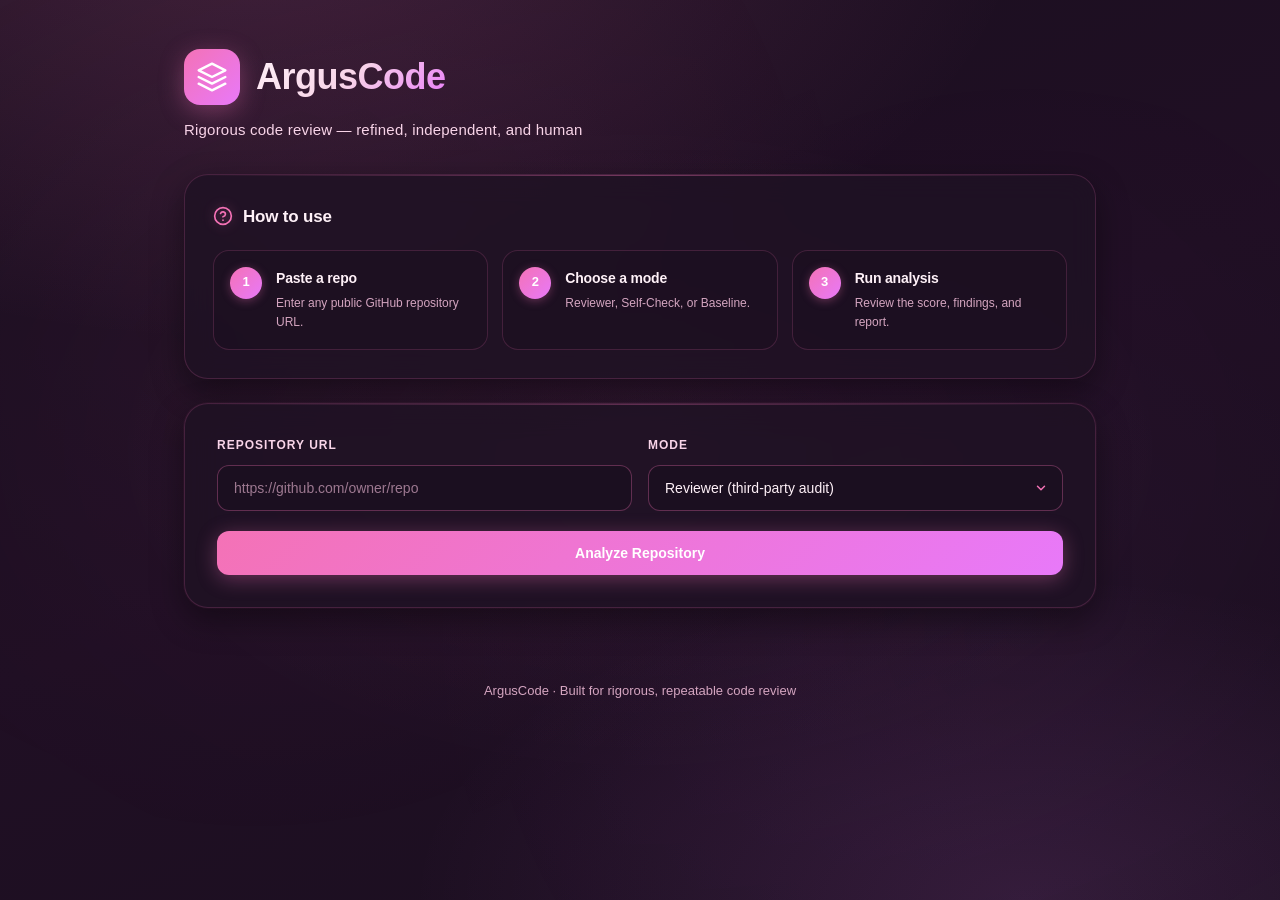
==== web/frontend/index.html @ a1694ebf "fix: remove TruthLens-inspired onboarding/slides and fix backend analyze route" ====
<!DOCTYPE html>
<html lang="en">
<head>
  <meta charset="UTF-8" />
  <meta name="viewport" content="width=device-width, initial-scale=1.0" />
  <title>ArgusCode — Agentic Code Review</title>
  <link rel="stylesheet" href="styles.css?v=3" />
</head>
<body>
  <div class="page-bg">
    <div class="container">
      <header class="app-header">
        <div class="logo">
          <div class="logo-icon" aria-hidden="true">
            <svg viewBox="0 0 24 24" width="32" height="32" fill="none" stroke="currentColor" stroke-width="1.8" stroke-linecap="round" stroke-linejoin="round">
              <path d="M12 2L2 7l10 5 10-5-10-5z" />
              <path d="M2 17l10 5 10-5" />
              <path d="M2 12l10 5 10-5" />
            </svg>
          </div>
          <h1>ArgusCode</h1>
        </div>
        <p class="subtitle">Rigorous code review — refined, independent, and human</p>
      </header>

      <main>
        <section class="instructions" aria-label="How to use">
          <h2>
            <svg viewBox="0 0 24 24" width="20" height="20" fill="none" stroke="currentColor" stroke-width="2" stroke-linecap="round" stroke-linejoin="round">
              <circle cx="12" cy="12" r="10" />
              <path d="M9.09 9a3 3 0 0 1 5.83 1c0 2-3 3-3 3" />
              <line x1="12" y1="17" x2="12.01" y2="17" />
            </svg>
            How to use
          </h2>
          <div class="steps">
            <div class="step">
              <div class="step-num">1</div>
              <div class="step-content">
                <div class="step-title">Paste a repo</div>
                <div class="step-desc">Enter any public GitHub repository URL.</div>
              </div>
            </div>
            <div class="step">
              <div class="step-num">2</div>
              <div class="step-content">
                <div class="step-title">Choose a mode</div>
                <div class="step-desc">Reviewer, Self-Check, or Baseline.</div>
              </div>
            </div>
            <div class="step">
              <div class="step-num">3</div>
              <div class="step-content">
                <div class="step-title">Run analysis</div>
                <div class="step-desc">Review the score, findings, and report.</div>
              </div>
            </div>
          </div>
        </section>

        <section class="panel input-panel">
          <form id="analyze-form" class="analyze-form" autocomplete="off">
            <div class="form-row">
              <label class="field">
                <span class="field-label">Repository URL</span>
                <input id="repo" type="text" placeholder="https://github.com/owner/repo" required />
              </label>
              <label class="field">
                <span class="field-label">Mode</span>
                <select id="mode">
                  <option value="reviewer">Reviewer (third-party audit)</option>
                  <option value="self_check">Self-Check (personal punch-list)</option>
                  <option value="baseline">Baseline (single-prompt rating)</option>
                </select>
              </label>
            </div>
            <button type="submit" id="submit-btn" class="btn-primary">
              <span class="btn-text">Analyze Repository</span>
              <span class="btn-loader" aria-hidden="true"></span>
            </button>
          </form>
        </section>

        <section id="loading" class="loading hidden" aria-live="polite"></section>

        <div id="error" class="error hidden" role="alert"></div>

        <section id="result" class="results hidden" aria-live="polite">
          <div class="score-bar">
            <div class="score-fill" id="score-fill"></div>
            <div class="score-text" id="score-text">0%</div>
          </div>

          <div class="result-header">
            <div class="mode-badge" id="mode-badge">reviewer</div>
            <span class="result-time" id="result-time" aria-label="Analysis completed"></span>
          </div>

          <div class="narrative" id="narrative"></div>

          <div class="dimensions" id="dimensions"></div>

          <div class="report" id="report"></div>
        </section>
      </main>

      <footer class="app-footer">
        <p>ArgusCode · Built for rigorous, repeatable code review</p>
      </footer>
    </div>
  </div>

  <script src="app.js"></script>
</body>
</html>
---- web/frontend/styles.css ----
* {
  box-sizing: border-box;
}

:root {
  --bg-base: #1a0f1f;
  --bg-panel: rgba(30, 18, 35, 0.8);
  --bg-elevated: rgba(40, 24, 48, 0.8);
  --border-subtle: rgba(244, 114, 182, 0.18);
  --border-medium: rgba(244, 114, 182, 0.32);
  --text-primary: #fff1f8;
  --text-secondary: #f8d4e8;
  --text-muted: #d4a5c0;
  --accent: #f472b6;
  --accent-hover: #ec4899;
  --accent-soft: rgba(244, 114, 182, 0.22);
  --accent-glow: rgba(244, 114, 182, 0.35);
  --secondary: #e879f9;
  --secondary-soft: rgba(232, 121, 249, 0.18);
  --success: #f9a8d4;
  --warning: #fbbf24;
  --danger: #fecdd3;
  --radius-sm: 12px;
  --radius-md: 16px;
  --radius-lg: 24px;
  --shadow-sm: 0 2px 4px rgba(0, 0, 0, 0.2);
  --shadow-md: 0 4px 12px rgba(0, 0, 0, 0.3);
  --shadow-lg: 0 12px 32px rgba(0, 0, 0, 0.4);
}

html {
  scroll-behavior: smooth;
}

body {
  margin: 0;
  font-family: -apple-system, BlinkMacSystemFont, "Segoe UI", Roboto, Helvetica, Arial, sans-serif;
  background: linear-gradient(160deg, #1a0f1f 0%, #200f24 50%, #1a0f1f 100%);
  color: var(--text-primary);
  line-height: 1.6;
  -webkit-font-smoothing: antialiased;
  -moz-osx-font-smoothing: grayscale;
}

.page-bg {
  min-height: 100vh;
  position: relative;
  background:
    radial-gradient(ellipse 100% 80% at 20% -10%, rgba(244, 114, 182, 0.18), transparent 60%),
    radial-gradient(ellipse 80% 60% at 80% 100%, rgba(232, 121, 249, 0.12), transparent 60%),
    radial-gradient(ellipse 60% 50% at 50% 50%, rgba(244, 114, 182, 0.04), transparent 70%);
}

.page-bg::before {
  content: "";
  position: fixed;
  inset: 0;
  background-image:
    radial-gradient(circle at 20% 30%, rgba(244, 114, 182, 0.08) 0%, transparent 50%),
    radial-gradient(circle at 80% 70%, rgba(232, 121, 249, 0.06) 0%, transparent 50%);
  pointer-events: none;
  mask-image: radial-gradient(ellipse 80% 70% at 50% 50%, black, transparent);
}

.container {
  max-width: 960px;
  margin: 0 auto;
  padding: 48px 24px 24px;
  position: relative;
  z-index: 1;
}

.app-header {
  margin-bottom: 32px;
  animation: fadeInDown 0.7s ease;
}

.logo {
  display: flex;
  align-items: center;
  gap: 16px;
  margin-bottom: 12px;
}

.logo-icon {
  display: flex;
  align-items: center;
  justify-content: center;
  width: 56px;
  height: 56px;
  background: linear-gradient(135deg, #f472b6, #e879f9);
  border-radius: var(--radius-md);
  color: white;
  box-shadow: 0 6px 24px var(--accent-glow);
  position: relative;
}

.logo-icon::after {
  content: "";
  position: absolute;
  inset: -2px;
  border-radius: inherit;
  background: linear-gradient(135deg, rgba(244, 114, 182, 0.4), rgba(232, 121, 249, 0.4));
  z-index: -1;
  opacity: 0;
  transition: opacity 0.3s ease;
}

.logo:hover .logo-icon::after {
  opacity: 1;
}

h1 {
  margin: 0;
  font-size: 36px;
  font-weight: 700;
  letter-spacing: -0.5px;
  background: linear-gradient(135deg, #fff1f8, #f8d4e8, #e879f9);
  -webkit-background-clip: text;
  -webkit-text-fill-color: transparent;
  background-clip: text;
}

.subtitle {
  margin: 0;
  color: var(--text-secondary);
  font-size: 15px;
  font-weight: 400;
  letter-spacing: 0.2px;
}

.input-panel {
  background: var(--bg-panel);
  backdrop-filter: blur(16px);
  -webkit-backdrop-filter: blur(16px);
  border: 1px solid var(--border-subtle);
  border-radius: var(--radius-lg);
  padding: 32px;
  margin-bottom: 20px;
  box-shadow: var(--shadow-lg), 0 0 0 1px rgba(244, 114, 182, 0.05);
  animation: fadeInUp 0.7s ease 0.1s both;
  position: relative;
  overflow: hidden;
}

.input-panel::before {
  content: "";
  position: absolute;
  top: 0;
  left: 0;
  right: 0;
  height: 1px;
  background: linear-gradient(90deg, transparent, rgba(244, 114, 182, 0.3), transparent);
}

.analyze-form {
  display: flex;
  flex-direction: column;
  gap: 20px;
}

.form-row {
  display: grid;
  grid-template-columns: 1fr;
  gap: 16px;
}

@media (min-width: 640px) {
  .form-row {
    grid-template-columns: 1fr 1fr;
  }
}

.field {
  display: flex;
  flex-direction: column;
  gap: 10px;
}

.field-label {
  display: block;
  font-size: 12px;
  font-weight: 600;
  color: var(--text-secondary);
  text-transform: uppercase;
  letter-spacing: 1px;
}

input,
select {
  width: 100%;
  padding: 14px 16px;
  background: rgba(26, 15, 31, 0.6);
  border: 1px solid var(--border-medium);
  border-radius: var(--radius-sm);
  color: var(--text-primary);
  font-size: 14px;
  font-family: inherit;
  transition: all 0.25s ease;
  outline: none;
}

input:hover,
select:hover {
  border-color: rgba(244, 114, 182, 0.55);
  box-shadow: 0 0 0 4px rgba(244, 114, 182, 0.05);
}

input:focus,
select:focus {
  border-color: var(--accent);
  box-shadow: 0 0 0 4px var(--accent-soft);
  background: rgba(26, 15, 31, 0.8);
}

input::placeholder {
  color: var(--text-muted);
  opacity: 0.7;
}

select {
  appearance: none;
  background-image: url("data:image/svg+xml,%3Csvg xmlns='http://www.w3.org/2000/svg' width='14' height='14' viewBox='0 0 24 24' fill='none' stroke='%23f472b6' stroke-width='2.5' stroke-linecap='round' stroke-linejoin='round'%3E%3Cpath d='m6 9 6 6 6-6'/%3E%3C/svg%3E");
  background-repeat: no-repeat;
  background-position: right 14px center;
  padding-right: 40px;
  cursor: pointer;
}

.btn-primary {
  justify-self: start;
  position: relative;
  display: inline-flex;
  align-items: center;
  justify-content: center;
  gap: 10px;
  padding: 14px 32px;
  background: linear-gradient(135deg, #f472b6, #e879f9);
  color: white;
  border: none;
  border-radius: var(--radius-sm);
  font-size: 14px;
  font-weight: 600;
  font-family: inherit;
  cursor: pointer;
  transition: all 0.3s ease;
  box-shadow: 0 4px 20px var(--accent-glow);
  overflow: hidden;
}

.btn-primary::before {
  content: "";
  position: absolute;
  inset: 0;
  background: linear-gradient(135deg, rgba(255, 255, 255, 0.2), transparent);
  opacity: 0;
  transition: opacity 0.3s ease;
}

.btn-primary:hover:not(:disabled) {
  transform: translateY(-2px);
  box-shadow: 0 8px 32px rgba(244, 114, 182, 0.5);
}

.btn-primary:hover:not(:disabled)::before {
  opacity: 1;
}

.btn-primary:active:not(:disabled) {
  transform: translateY(0);
}

.btn-primary:disabled {
  opacity: 0.75;
  cursor: not-allowed;
  transform: none;
}

.btn-loader {
  display: none;
  width: 18px;
  height: 18px;
  border: 2px solid rgba(255, 255, 255, 0.3);
  border-top-color: white;
  border-radius: 50%;
  animation: spin 0.7s linear infinite;
}

.btn-primary:disabled .btn-text {
  opacity: 0;
}

.btn-primary:disabled .btn-loader {
  display: block;
}

.hidden {
  display: none !important;
}

.loading {
  display: flex;
  align-items: center;
  justify-content: center;
  gap: 14px;
  color: var(--text-secondary);
  padding: 40px;
  animation: fadeIn 0.4s ease;
}

.loading-card {
  background: var(--bg-panel);
  border: 1px solid var(--border-subtle);
  border-radius: var(--radius-md);
  padding: 24px 32px;
  display: inline-flex;
  align-items: center;
  gap: 16px;
  box-shadow: var(--shadow-md);
}

.loading-spinner {
  width: 28px;
  height: 28px;
  border: 3px solid var(--border-medium);
  border-top-color: var(--accent);
  border-radius: 50%;
  animation: spin 0.7s linear infinite;
  flex-shrink: 0;
}

.loading-text {
  font-size: 14px;
  color: var(--text-secondary);
  line-height: 1.5;
}

.loading-subtext {
  font-size: 12px;
  color: var(--text-muted);
  margin-top: 2px;
}

.error {
  background: rgba(252, 165, 165, 0.12);
  border: 1px solid rgba(252, 165, 165, 0.3);
  color: #fecdd3;
  padding: 18px;
  border-radius: var(--radius-md);
  margin-bottom: 20px;
  animation: fadeInUp 0.4s ease;
  font-size: 14px;
  line-height: 1.7;
  backdrop-filter: blur(8px);
  display: flex;
  align-items: flex-start;
  gap: 12px;
}

.error-icon {
  font-size: 20px;
  line-height: 1;
  flex-shrink: 0;
  margin-top: 1px;
}

.error-content {
  flex: 1;
}

.error-title {
  font-weight: 700;
  font-size: 13px;
  text-transform: uppercase;
  letter-spacing: 0.6px;
  margin-bottom: 4px;
  color: #fecdd3;
}

.error-message {
  font-size: 13px;
  color: #fecdd3;
  opacity: 0.9;
}

.results {
  animation: fadeInUp 0.6s ease;
}

.score-bar {
  position: relative;
  height: 56px;
  background: var(--bg-elevated);
  border: 1px solid var(--border-subtle);
  border-radius: var(--radius-md);
  overflow: hidden;
  margin-bottom: 20px;
  box-shadow: var(--shadow-md), inset 0 1px 0 rgba(255, 255, 255, 0.05);
}

.score-fill {
  position: absolute;
  inset: 0 auto 0 0;
  width: 0%;
  transition: width 1s cubic-bezier(0.4, 0, 0.2, 1);
  background: linear-gradient(90deg, #f472b6, #e879f9);
}

.score-fill.score-high {
  background: linear-gradient(90deg, #f9a8d4, #f472b6);
}

.score-fill.score-mid {
  background: linear-gradient(90deg, #fbbf24, #f59e0b);
}

.score-fill.score-low {
  background: linear-gradient(90deg, #fecdd3, #fda4af);
}

.score-text {
  position: relative;
  display: flex;
  align-items: center;
  justify-content: center;
  height: 100%;
  font-weight: 700;
  font-size: 22px;
  color: var(--text-primary);
  text-shadow: 0 2px 4px rgba(0, 0, 0, 0.3);
  letter-spacing: -0.5px;
}

.result-header {
  display: flex;
  align-items: center;
  justify-content: space-between;
  margin-bottom: 20px;
  flex-wrap: wrap;
  gap: 12px;
}

.mode-badge {
  display: inline-flex;
  align-items: center;
  padding: 8px 16px;
  border-radius: 999px;
  font-size: 12px;
  font-weight: 600;
  text-transform: uppercase;
  letter-spacing: 0.8px;
  border: 1px solid var(--border-medium);
  background: rgba(244, 114, 182, 0.1);
  color: var(--text-secondary);
}

.mode-badge[data-mode="reviewer"] {
  background: rgba(244, 114, 182, 0.18);
  border-color: rgba(244, 114, 182, 0.4);
  color: #fbcfe8;
}

.mode-badge[data-mode="self_check"] {
  background: rgba(232, 121, 249, 0.18);
  border-color: rgba(232, 121, 249, 0.4);
  color: #f5d0fe;
}

.mode-badge[data-mode="baseline"] {
  background: rgba(251, 191, 36, 0.18);
  border-color: rgba(251, 191, 36, 0.4);
  color: #fde68a;
}

.result-time {
  font-size: 12px;
  color: var(--text-muted);
  font-weight: 500;
}

.narrative {
  background: var(--bg-panel);
  backdrop-filter: blur(10px);
  -webkit-backdrop-filter: blur(10px);
  border: 1px solid var(--border-subtle);
  border-radius: var(--radius-md);
  padding: 22px;
  margin-bottom: 24px;
  color: var(--text-secondary);
  font-size: 15px;
  line-height: 1.8;
  box-shadow: var(--shadow-sm);
}

.dimensions {
  display: grid;
  grid-template-columns: 1fr;
  gap: 14px;
  margin-bottom: 24px;
}

@media (min-width: 640px) {
  .dimensions {
    grid-template-columns: 1fr 1fr;
  }
}

.dim-card {
  background: var(--bg-panel);
  backdrop-filter: blur(10px);
  -webkit-backdrop-filter: blur(10px);
  border: 1px solid var(--border-subtle);
  border-radius: var(--radius-md);
  padding: 20px;
  transition: all 0.3s ease;
  box-shadow: var(--shadow-sm);
}

.dim-card:hover {
  border-color: var(--border-medium);
  box-shadow: var(--shadow-md), 0 0 0 1px rgba(244, 114, 182, 0.1);
  transform: translateY(-2px);
}

.dim-header {
  display: flex;
  justify-content: space-between;
  align-items: center;
  margin-bottom: 12px;
}

.dim-title {
  font-weight: 600;
  font-size: 14px;
  color: var(--text-primary);
}

.dim-score {
  font-size: 13px;
  font-weight: 700;
  color: var(--text-secondary);
  padding: 4px 12px;
  background: rgba(244, 114, 182, 0.1);
  border-radius: 10px;
  border: 1px solid rgba(244, 114, 182, 0.15);
}

.dim-score.score-high {
  color: #fbcfe8;
  background: rgba(244, 114, 182, 0.18);
  border-color: rgba(244, 114, 182, 0.3);
}

.dim-score.score-mid {
  color: #fde68a;
  background: rgba(251, 191, 36, 0.15);
  border-color: rgba(251, 191, 36, 0.3);
}

.dim-score.score-low {
  color: #fecdd3;
  background: rgba(252, 165, 165, 0.15);
  border-color: rgba(252, 165, 165, 0.3);
}

.findings {
  margin: 0;
  padding-left: 22px;
  color: var(--text-secondary);
  font-size: 13px;
  line-height: 1.8;
}

.findings li {
  margin-bottom: 6px;
}

.findings strong {
  font-weight: 700;
  font-size: 10px;
  letter-spacing: 0.8px;
  padding: 3px 8px;
  border-radius: 6px;
  margin-right: 8px;
  text-transform: uppercase;
}

.findings strong.pass {
  color: #fbcfe8;
  background: rgba(244, 114, 182, 0.15);
}

.findings strong.fail {
  color: #fecdd3;
  background: rgba(252, 165, 165, 0.15);
}

.report {
  background: var(--bg-panel);
  backdrop-filter: blur(10px);
  -webkit-backdrop-filter: blur(10px);
  border: 1px solid var(--border-subtle);
  border-radius: var(--radius-md);
  padding: 22px;
  overflow: auto;
  max-height: 600px;
  box-shadow: var(--shadow-sm);
}

.report pre {
  margin: 0;
  font-family: "SF Mono", ui-monospace, SFMono-Regular, Menlo, Monaco, Consolas, monospace;
  font-size: 12px;
  line-height: 1.8;
  color: var(--text-secondary);
}

.app-footer {
  text-align: center;
  padding: 40px 0 20px;
  color: var(--text-muted);
  font-size: 13px;
  animation: fadeIn 0.7s ease 0.3s both;
}

.instructions {
  background: var(--bg-panel);
  backdrop-filter: blur(14px);
  -webkit-backdrop-filter: blur(14px);
  border: 1px solid var(--border-subtle);
  border-radius: var(--radius-lg);
  padding: 28px;
  margin-bottom: 24px;
  box-shadow: var(--shadow-lg);
  animation: fadeInUp 0.7s ease 0.15s both;
  position: relative;
  overflow: hidden;
}

.instructions::before {
  content: "";
  position: absolute;
  top: 0;
  left: 0;
  right: 0;
  height: 1px;
  background: linear-gradient(90deg, transparent, rgba(244, 114, 182, 0.4), transparent);
}

.instructions h2 {
  margin: 0 0 20px;
  font-size: 17px;
  font-weight: 600;
  color: var(--text-primary);
  display: flex;
  align-items: center;
  gap: 10px;
  letter-spacing: -0.2px;
}

.instructions h2 svg {
  color: var(--accent);
  filter: drop-shadow(0 0 6px var(--accent-glow));
}

.steps {
  display: grid;
  grid-template-columns: 1fr;
  gap: 14px;
}

@media (min-width: 640px) {
  .steps {
    grid-template-columns: 1fr 1fr 1fr;
  }
}

.step {
  display: flex;
  align-items: flex-start;
  gap: 14px;
  padding: 16px;
  background: rgba(26, 15, 31, 0.5);
  border: 1px solid var(--border-subtle);
  border-radius: var(--radius-md);
  transition: all 0.3s ease;
}

.step:hover {
  border-color: var(--border-medium);
  background: rgba(26, 15, 31, 0.7);
  transform: translateY(-1px);
}

.step-num {
  display: flex;
  align-items: center;
  justify-content: center;
  min-width: 32px;
  height: 32px;
  background: linear-gradient(135deg, #f472b6, #e879f9);
  color: white;
  border-radius: 50%;
  font-size: 13px;
  font-weight: 700;
  box-shadow: 0 2px 10px var(--accent-glow);
  flex-shrink: 0;
}

.step-content {
  flex: 1;
}

.step-title {
  font-size: 14px;
  font-weight: 600;
  color: var(--text-primary);
  margin-bottom: 5px;
  letter-spacing: -0.2px;
}

.step-desc {
  font-size: 12px;
  color: var(--text-muted);
  line-height: 1.6;
}

@keyframes fadeIn {
  from { opacity: 0; }
  to { opacity: 1; }
}

@keyframes fadeInUp {
  from {
    opacity: 0;
    transform: translateY(16px);
  }
  to {
    opacity: 1;
    transform: translateY(0);
  }
}

@keyframes fadeInDown {
  from {
    opacity: 0;
    transform: translateY(-16px);
  }
  to {
    opacity: 1;
    transform: translateY(0);
  }
}

@keyframes spin {
  to { transform: rotate(360deg); }
}

@media (prefers-reduced-motion: reduce) {
  *,
  *::before,
  *::after {
    animation-duration: 0.01ms !important;
    animation-iteration-count: 1 !important;
    transition-duration: 0.01ms !important;
  }
}
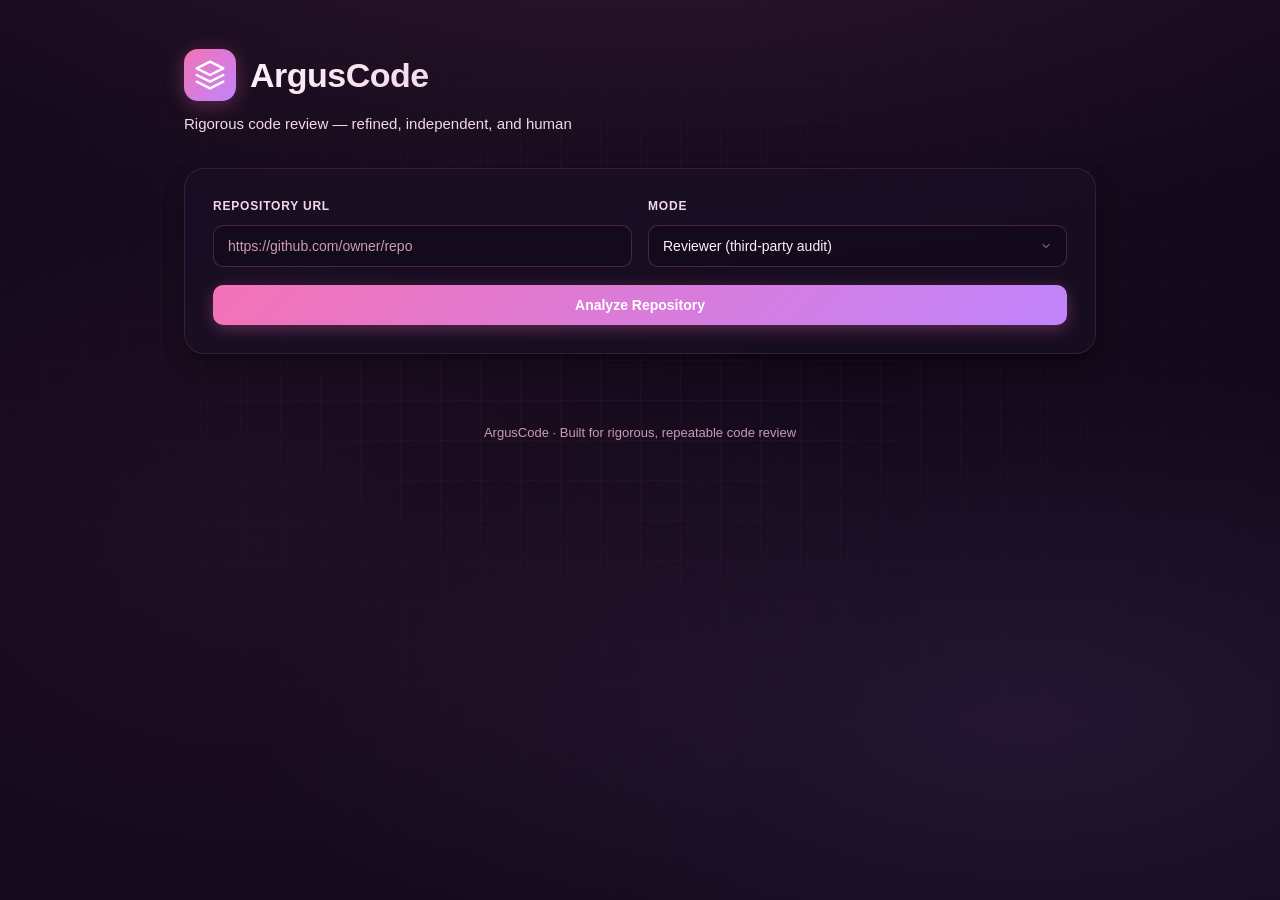
==== commit a632bc01: "feat(frontend): soft elegant branding with refined icon and messaging" ====
--- a/web/frontend/index.html
+++ b/web/frontend/index.html
@@ -4,7 +4,7 @@
   <meta charset="UTF-8" />
   <meta name="viewport" content="width=device-width, initial-scale=1.0" />
   <title>ArgusCode — Agentic Code Review</title>
-  <link rel="stylesheet" href="styles.css?v=3" />
+  <link rel="stylesheet" href="styles.css" />
 </head>
 <body>
   <div class="page-bg">
@@ -24,40 +24,6 @@
       </header>
 
       <main>
-        <section class="instructions" aria-label="How to use">
-          <h2>
-            <svg viewBox="0 0 24 24" width="20" height="20" fill="none" stroke="currentColor" stroke-width="2" stroke-linecap="round" stroke-linejoin="round">
-              <circle cx="12" cy="12" r="10" />
-              <path d="M9.09 9a3 3 0 0 1 5.83 1c0 2-3 3-3 3" />
-              <line x1="12" y1="17" x2="12.01" y2="17" />
-            </svg>
-            How to use
-          </h2>
-          <div class="steps">
-            <div class="step">
-              <div class="step-num">1</div>
-              <div class="step-content">
-                <div class="step-title">Paste a repo</div>
-                <div class="step-desc">Enter any public GitHub repository URL.</div>
-              </div>
-            </div>
-            <div class="step">
-              <div class="step-num">2</div>
-              <div class="step-content">
-                <div class="step-title">Choose a mode</div>
-                <div class="step-desc">Reviewer, Self-Check, or Baseline.</div>
-              </div>
-            </div>
-            <div class="step">
-              <div class="step-num">3</div>
-              <div class="step-content">
-                <div class="step-title">Run analysis</div>
-                <div class="step-desc">Review the score, findings, and report.</div>
-              </div>
-            </div>
-          </div>
-        </section>
-
         <section class="panel input-panel">
           <form id="analyze-form" class="analyze-form" autocomplete="off">
             <div class="form-row">
@@ -81,7 +47,10 @@
           </form>
         </section>
 
-        <section id="loading" class="loading hidden" aria-live="polite"></section>
+        <section id="loading" class="loading hidden" aria-live="polite">
+          <div class="loading-spinner" aria-hidden="true"></div>
+          <span>Analyzing… this can take a minute.</span>
+        </section>
 
         <div id="error" class="error hidden" role="alert"></div>
 
--- a/web/frontend/styles.css
+++ b/web/frontend/styles.css
@@ -3,29 +3,29 @@
 }
 
 :root {
-  --bg-base: #1a0f1f;
-  --bg-panel: rgba(30, 18, 35, 0.8);
-  --bg-elevated: rgba(40, 24, 48, 0.8);
-  --border-subtle: rgba(244, 114, 182, 0.18);
-  --border-medium: rgba(244, 114, 182, 0.32);
+  --bg-base: #12091a;
+  --bg-panel: #1a0f24;
+  --bg-elevated: #1f142b;
+  --border-subtle: rgba(244, 114, 182, 0.15);
+  --border-medium: rgba(244, 114, 182, 0.25);
   --text-primary: #fff1f8;
-  --text-secondary: #f8d4e8;
-  --text-muted: #d4a5c0;
+  --text-secondary: #f3d9e8;
+  --text-muted: #c99bb5;
   --accent: #f472b6;
   --accent-hover: #ec4899;
-  --accent-soft: rgba(244, 114, 182, 0.22);
-  --accent-glow: rgba(244, 114, 182, 0.35);
-  --secondary: #e879f9;
-  --secondary-soft: rgba(232, 121, 249, 0.18);
-  --success: #f9a8d4;
+  --accent-soft: rgba(244, 114, 182, 0.18);
+  --accent-glow: rgba(244, 114, 182, 0.3);
+  --secondary: #c084fc;
+  --secondary-soft: rgba(192, 132, 252, 0.15);
+  --success: #34d399;
   --warning: #fbbf24;
-  --danger: #fecdd3;
-  --radius-sm: 12px;
-  --radius-md: 16px;
-  --radius-lg: 24px;
-  --shadow-sm: 0 2px 4px rgba(0, 0, 0, 0.2);
-  --shadow-md: 0 4px 12px rgba(0, 0, 0, 0.3);
-  --shadow-lg: 0 12px 32px rgba(0, 0, 0, 0.4);
+  --danger: #fca5a5;
+  --radius-sm: 10px;
+  --radius-md: 14px;
+  --radius-lg: 20px;
+  --shadow-sm: 0 1px 2px rgba(0, 0, 0, 0.3);
+  --shadow-md: 0 4px 6px -1px rgba(0, 0, 0, 0.3), 0 2px 4px -2px rgba(0, 0, 0, 0.2);
+  --shadow-lg: 0 10px 25px -5px rgba(0, 0, 0, 0.4), 0 8px 10px -6px rgba(0, 0, 0, 0.3);
 }
 
 html {
@@ -35,7 +35,7 @@
 body {
   margin: 0;
   font-family: -apple-system, BlinkMacSystemFont, "Segoe UI", Roboto, Helvetica, Arial, sans-serif;
-  background: linear-gradient(160deg, #1a0f1f 0%, #200f24 50%, #1a0f1f 100%);
+  background: var(--bg-base);
   color: var(--text-primary);
   line-height: 1.6;
   -webkit-font-smoothing: antialiased;
@@ -44,11 +44,12 @@
 
 .page-bg {
   min-height: 100vh;
+  background:
+    radial-gradient(ellipse 80% 50% at 50% -20%, rgba(244, 114, 182, 0.14), transparent),
+    radial-gradient(ellipse 60% 40% at 80% 80%, rgba(192, 132, 252, 0.1), transparent),
+    radial-gradient(ellipse 50% 50% at 20% 60%, rgba(244, 114, 182, 0.06), transparent),
+    var(--bg-base);
   position: relative;
-  background:
-    radial-gradient(ellipse 100% 80% at 20% -10%, rgba(244, 114, 182, 0.18), transparent 60%),
-    radial-gradient(ellipse 80% 60% at 80% 100%, rgba(232, 121, 249, 0.12), transparent 60%),
-    radial-gradient(ellipse 60% 50% at 50% 50%, rgba(244, 114, 182, 0.04), transparent 70%);
 }
 
 .page-bg::before {
@@ -56,10 +57,11 @@
   position: fixed;
   inset: 0;
   background-image:
-    radial-gradient(circle at 20% 30%, rgba(244, 114, 182, 0.08) 0%, transparent 50%),
-    radial-gradient(circle at 80% 70%, rgba(232, 121, 249, 0.06) 0%, transparent 50%);
+    linear-gradient(rgba(244, 114, 182, 0.05) 1px, transparent 1px),
+    linear-gradient(90deg, rgba(244, 114, 182, 0.05) 1px, transparent 1px);
+  background-size: 40px 40px;
   pointer-events: none;
-  mask-image: radial-gradient(ellipse 80% 70% at 50% 50%, black, transparent);
+  mask-image: radial-gradient(ellipse 80% 60% at 50% 40%, black, transparent);
 }
 
 .container {
@@ -72,50 +74,34 @@
 
 .app-header {
   margin-bottom: 32px;
-  animation: fadeInDown 0.7s ease;
+  animation: fadeInDown 0.6s ease;
 }
 
 .logo {
   display: flex;
   align-items: center;
-  gap: 16px;
-  margin-bottom: 12px;
+  gap: 14px;
+  margin-bottom: 10px;
 }
 
 .logo-icon {
   display: flex;
   align-items: center;
   justify-content: center;
-  width: 56px;
-  height: 56px;
-  background: linear-gradient(135deg, #f472b6, #e879f9);
+  width: 52px;
+  height: 52px;
+  background: linear-gradient(135deg, var(--accent), var(--secondary));
   border-radius: var(--radius-md);
   color: white;
-  box-shadow: 0 6px 24px var(--accent-glow);
-  position: relative;
-}
-
-.logo-icon::after {
-  content: "";
-  position: absolute;
-  inset: -2px;
-  border-radius: inherit;
-  background: linear-gradient(135deg, rgba(244, 114, 182, 0.4), rgba(232, 121, 249, 0.4));
-  z-index: -1;
-  opacity: 0;
-  transition: opacity 0.3s ease;
-}
-
-.logo:hover .logo-icon::after {
-  opacity: 1;
+  box-shadow: 0 4px 20px var(--accent-glow);
 }
 
 h1 {
   margin: 0;
-  font-size: 36px;
+  font-size: 34px;
   font-weight: 700;
   letter-spacing: -0.5px;
-  background: linear-gradient(135deg, #fff1f8, #f8d4e8, #e879f9);
+  background: linear-gradient(135deg, #fff1f8, #f3d9e8);
   -webkit-background-clip: text;
   -webkit-text-fill-color: transparent;
   background-clip: text;
@@ -126,37 +112,24 @@
   color: var(--text-secondary);
   font-size: 15px;
   font-weight: 400;
-  letter-spacing: 0.2px;
 }
 
 .input-panel {
-  background: var(--bg-panel);
-  backdrop-filter: blur(16px);
-  -webkit-backdrop-filter: blur(16px);
+  background: rgba(26, 15, 36, 0.75);
+  backdrop-filter: blur(12px);
+  -webkit-backdrop-filter: blur(12px);
   border: 1px solid var(--border-subtle);
   border-radius: var(--radius-lg);
-  padding: 32px;
+  padding: 28px;
   margin-bottom: 20px;
-  box-shadow: var(--shadow-lg), 0 0 0 1px rgba(244, 114, 182, 0.05);
-  animation: fadeInUp 0.7s ease 0.1s both;
-  position: relative;
-  overflow: hidden;
-}
-
-.input-panel::before {
-  content: "";
-  position: absolute;
-  top: 0;
-  left: 0;
-  right: 0;
-  height: 1px;
-  background: linear-gradient(90deg, transparent, rgba(244, 114, 182, 0.3), transparent);
+  box-shadow: var(--shadow-lg);
+  animation: fadeInUp 0.6s ease 0.1s both;
 }
 
 .analyze-form {
   display: flex;
   flex-direction: column;
-  gap: 20px;
+  gap: 18px;
 }
 
 .form-row {
@@ -174,7 +147,7 @@
 .field {
   display: flex;
   flex-direction: column;
-  gap: 10px;
+  gap: 8px;
 }
 
 .field-label {
@@ -183,48 +156,45 @@
   font-weight: 600;
   color: var(--text-secondary);
   text-transform: uppercase;
-  letter-spacing: 1px;
+  letter-spacing: 0.8px;
 }
 
 input,
 select {
   width: 100%;
-  padding: 14px 16px;
-  background: rgba(26, 15, 31, 0.6);
+  padding: 12px 14px;
+  background: rgba(18, 9, 26, 0.6);
   border: 1px solid var(--border-medium);
   border-radius: var(--radius-sm);
   color: var(--text-primary);
   font-size: 14px;
   font-family: inherit;
-  transition: all 0.25s ease;
+  transition: all 0.2s ease;
   outline: none;
 }
 
 input:hover,
 select:hover {
-  border-color: rgba(244, 114, 182, 0.55);
-  box-shadow: 0 0 0 4px rgba(244, 114, 182, 0.05);
+  border-color: rgba(244, 114, 182, 0.5);
 }
 
 input:focus,
 select:focus {
   border-color: var(--accent);
-  box-shadow: 0 0 0 4px var(--accent-soft);
-  background: rgba(26, 15, 31, 0.8);
+  box-shadow: 0 0 0 3px var(--accent-soft);
+  background: var(--bg-base);
 }
 
 input::placeholder {
   color: var(--text-muted);
-  opacity: 0.7;
 }
 
 select {
   appearance: none;
-  background-image: url("data:image/svg+xml,%3Csvg xmlns='http://www.w3.org/2000/svg' width='14' height='14' viewBox='0 0 24 24' fill='none' stroke='%23f472b6' stroke-width='2.5' stroke-linecap='round' stroke-linejoin='round'%3E%3Cpath d='m6 9 6 6 6-6'/%3E%3C/svg%3E");
+  background-image: url("data:image/svg+xml,%3Csvg xmlns='http://www.w3.org/2000/svg' width='12' height='12' viewBox='0 0 24 24' fill='none' stroke='%23c99bb5' stroke-width='2' stroke-linecap='round' stroke-linejoin='round'%3E%3Cpath d='m6 9 6 6 6-6'/%3E%3C/svg%3E");
   background-repeat: no-repeat;
   background-position: right 14px center;
-  padding-right: 40px;
-  cursor: pointer;
+  padding-right: 38px;
 }
 
 .btn-primary {
@@ -234,8 +204,8 @@
   align-items: center;
   justify-content: center;
   gap: 10px;
-  padding: 14px 32px;
-  background: linear-gradient(135deg, #f472b6, #e879f9);
+  padding: 12px 28px;
+  background: linear-gradient(135deg, var(--accent), var(--secondary));
   color: white;
   border: none;
   border-radius: var(--radius-sm);
@@ -243,47 +213,47 @@
   font-weight: 600;
   font-family: inherit;
   cursor: pointer;
-  transition: all 0.3s ease;
-  box-shadow: 0 4px 20px var(--accent-glow);
+  transition: all 0.25s ease;
+  box-shadow: 0 4px 16px var(--accent-glow);
   overflow: hidden;
 }
 
-.btn-primary::before {
+.btn-primary:hover:not(:disabled) {
+  transform: translateY(-1px);
+  box-shadow: 0 8px 24px rgba(244, 114, 182, 0.4);
+}
+
+.btn-primary:active:not(:disabled) {
+  transform: translateY(0);
+}
+
+.btn-primary:disabled {
+  opacity: 0.7;
+  cursor: not-allowed;
+  transform: none;
+}
+
+.btn-primary::after {
   content: "";
   position: absolute;
   inset: 0;
-  background: linear-gradient(135deg, rgba(255, 255, 255, 0.2), transparent);
+  background: linear-gradient(135deg, transparent, rgba(255, 255, 255, 0.15));
   opacity: 0;
-  transition: opacity 0.3s ease;
-}
-
-.btn-primary:hover:not(:disabled) {
-  transform: translateY(-2px);
-  box-shadow: 0 8px 32px rgba(244, 114, 182, 0.5);
-}
-
-.btn-primary:hover:not(:disabled)::before {
+  transition: opacity 0.25s ease;
+}
+
+.btn-primary:hover:not(:disabled)::after {
   opacity: 1;
-}
-
-.btn-primary:active:not(:disabled) {
-  transform: translateY(0);
-}
-
-.btn-primary:disabled {
-  opacity: 0.75;
-  cursor: not-allowed;
-  transform: none;
 }
 
 .btn-loader {
   display: none;
-  width: 18px;
-  height: 18px;
+  width: 16px;
+  height: 16px;
   border: 2px solid rgba(255, 255, 255, 0.3);
   border-top-color: white;
   border-radius: 50%;
-  animation: spin 0.7s linear infinite;
+  animation: spin 0.8s linear infinite;
 }
 
 .btn-primary:disabled .btn-text {
@@ -302,120 +272,66 @@
   display: flex;
   align-items: center;
   justify-content: center;
-  gap: 14px;
-  color: var(--text-secondary);
-  padding: 40px;
-  animation: fadeIn 0.4s ease;
-}
-
-.loading-card {
-  background: var(--bg-panel);
-  border: 1px solid var(--border-subtle);
-  border-radius: var(--radius-md);
-  padding: 24px 32px;
-  display: inline-flex;
-  align-items: center;
-  gap: 16px;
-  box-shadow: var(--shadow-md);
+  gap: 12px;
+  color: var(--text-secondary);
+  padding: 32px;
+  animation: fadeIn 0.3s ease;
 }
 
 .loading-spinner {
-  width: 28px;
-  height: 28px;
+  width: 24px;
+  height: 24px;
   border: 3px solid var(--border-medium);
   border-top-color: var(--accent);
   border-radius: 50%;
-  animation: spin 0.7s linear infinite;
-  flex-shrink: 0;
-}
-
-.loading-text {
-  font-size: 14px;
-  color: var(--text-secondary);
-  line-height: 1.5;
-}
-
-.loading-subtext {
-  font-size: 12px;
-  color: var(--text-muted);
-  margin-top: 2px;
+  animation: spin 0.8s linear infinite;
 }
 
 .error {
-  background: rgba(252, 165, 165, 0.12);
-  border: 1px solid rgba(252, 165, 165, 0.3);
-  color: #fecdd3;
-  padding: 18px;
+  background: rgba(239, 68, 68, 0.1);
+  border: 1px solid rgba(239, 68, 68, 0.3);
+  color: #fecaca;
+  padding: 16px;
   border-radius: var(--radius-md);
   margin-bottom: 20px;
-  animation: fadeInUp 0.4s ease;
+  animation: fadeInUp 0.3s ease;
   font-size: 14px;
-  line-height: 1.7;
-  backdrop-filter: blur(8px);
-  display: flex;
-  align-items: flex-start;
-  gap: 12px;
-}
-
-.error-icon {
-  font-size: 20px;
-  line-height: 1;
-  flex-shrink: 0;
-  margin-top: 1px;
-}
-
-.error-content {
-  flex: 1;
-}
-
-.error-title {
-  font-weight: 700;
-  font-size: 13px;
-  text-transform: uppercase;
-  letter-spacing: 0.6px;
-  margin-bottom: 4px;
-  color: #fecdd3;
-}
-
-.error-message {
-  font-size: 13px;
-  color: #fecdd3;
-  opacity: 0.9;
+  line-height: 1.6;
 }
 
 .results {
-  animation: fadeInUp 0.6s ease;
+  animation: fadeInUp 0.5s ease;
 }
 
 .score-bar {
   position: relative;
-  height: 56px;
+  height: 52px;
   background: var(--bg-elevated);
   border: 1px solid var(--border-subtle);
   border-radius: var(--radius-md);
   overflow: hidden;
-  margin-bottom: 20px;
-  box-shadow: var(--shadow-md), inset 0 1px 0 rgba(255, 255, 255, 0.05);
+  margin-bottom: 18px;
+  box-shadow: var(--shadow-md), inset 0 1px 0 rgba(255, 255, 255, 0.04);
 }
 
 .score-fill {
   position: absolute;
   inset: 0 auto 0 0;
   width: 0%;
-  transition: width 1s cubic-bezier(0.4, 0, 0.2, 1);
-  background: linear-gradient(90deg, #f472b6, #e879f9);
+  transition: width 0.8s cubic-bezier(0.4, 0, 0.2, 1);
+  background: linear-gradient(90deg, #f472b6, #c084fc);
 }
 
 .score-fill.score-high {
-  background: linear-gradient(90deg, #f9a8d4, #f472b6);
+  background: linear-gradient(90deg, #34d399, #6ee7b7);
 }
 
 .score-fill.score-mid {
-  background: linear-gradient(90deg, #fbbf24, #f59e0b);
+  background: linear-gradient(90deg, #fbbf24, #fcd34d);
 }
 
 .score-fill.score-low {
-  background: linear-gradient(90deg, #fecdd3, #fda4af);
+  background: linear-gradient(90deg, #fca5a5, #fecaca);
 }
 
 .score-text {
@@ -425,248 +341,227 @@
   justify-content: center;
   height: 100%;
   font-weight: 700;
-  font-size: 22px;
+  font-size: 20px;
   color: var(--text-primary);
-  text-shadow: 0 2px 4px rgba(0, 0, 0, 0.3);
-  letter-spacing: -0.5px;
+  text-shadow: 0 1px 2px rgba(0, 0, 0, 0.3);
 }
 
 .result-header {
   display: flex;
   align-items: center;
   justify-content: space-between;
-  margin-bottom: 20px;
+  margin-bottom: 18px;
   flex-wrap: wrap;
-  gap: 12px;
+  gap: 10px;
 }
 
 .mode-badge {
   display: inline-flex;
   align-items: center;
-  padding: 8px 16px;
+  padding: 6px 14px;
   border-radius: 999px;
   font-size: 12px;
   font-weight: 600;
   text-transform: uppercase;
-  letter-spacing: 0.8px;
+  letter-spacing: 0.6px;
   border: 1px solid var(--border-medium);
-  background: rgba(244, 114, 182, 0.1);
+  background: rgba(255, 255, 255, 0.05);
   color: var(--text-secondary);
 }
 
 .mode-badge[data-mode="reviewer"] {
-  background: rgba(244, 114, 182, 0.18);
-  border-color: rgba(244, 114, 182, 0.4);
+  background: rgba(244, 114, 182, 0.15);
+  border-color: rgba(244, 114, 182, 0.35);
   color: #fbcfe8;
 }
 
 .mode-badge[data-mode="self_check"] {
-  background: rgba(232, 121, 249, 0.18);
-  border-color: rgba(232, 121, 249, 0.4);
-  color: #f5d0fe;
+  background: rgba(52, 211, 153, 0.15);
+  border-color: rgba(52, 211, 153, 0.35);
+  color: #a7f3d0;
 }
 
 .mode-badge[data-mode="baseline"] {
-  background: rgba(251, 191, 36, 0.18);
-  border-color: rgba(251, 191, 36, 0.4);
+  background: rgba(251, 191, 36, 0.15);
+  border-color: rgba(251, 191, 36, 0.35);
   color: #fde68a;
 }
 
 .result-time {
   font-size: 12px;
   color: var(--text-muted);
-  font-weight: 500;
 }
 
 .narrative {
-  background: var(--bg-panel);
+  background: rgba(26, 15, 36, 0.6);
+  backdrop-filter: blur(8px);
+  -webkit-backdrop-filter: blur(8px);
+  border: 1px solid var(--border-subtle);
+  border-radius: var(--radius-md);
+  padding: 20px;
+  margin-bottom: 22px;
+  color: var(--text-secondary);
+  font-size: 15px;
+  line-height: 1.75;
+  box-shadow: var(--shadow-sm);
+}
+
+.dimensions {
+  display: grid;
+  grid-template-columns: 1fr;
+  gap: 12px;
+  margin-bottom: 22px;
+}
+
+@media (min-width: 640px) {
+  .dimensions {
+    grid-template-columns: 1fr 1fr;
+  }
+}
+
+.dim-card {
+  background: rgba(26, 15, 36, 0.6);
+  backdrop-filter: blur(8px);
+  -webkit-backdrop-filter: blur(8px);
+  border: 1px solid var(--border-subtle);
+  border-radius: var(--radius-md);
+  padding: 18px;
+  transition: all 0.25s ease;
+  box-shadow: var(--shadow-sm);
+}
+
+.dim-card:hover {
+  border-color: var(--border-medium);
+  box-shadow: var(--shadow-md);
+  transform: translateY(-2px);
+}
+
+.dim-header {
+  display: flex;
+  justify-content: space-between;
+  align-items: center;
+  margin-bottom: 10px;
+}
+
+.dim-title {
+  font-weight: 600;
+  font-size: 14px;
+  color: var(--text-primary);
+}
+
+.dim-score {
+  font-size: 13px;
+  font-weight: 600;
+  color: var(--text-secondary);
+  padding: 3px 10px;
+  background: rgba(255, 255, 255, 0.05);
+  border-radius: 8px;
+}
+
+.dim-score.score-high {
+  color: #a7f3d0;
+  background: rgba(52, 211, 153, 0.1);
+}
+
+.dim-score.score-mid {
+  color: #fde68a;
+  background: rgba(251, 191, 36, 0.1);
+}
+
+.dim-score.score-low {
+  color: #fecaca;
+  background: rgba(252, 165, 165, 0.1);
+}
+
+.findings {
+  margin: 0;
+  padding-left: 20px;
+  color: var(--text-secondary);
+  font-size: 13px;
+  line-height: 1.7;
+}
+
+.findings li {
+  margin-bottom: 4px;
+}
+
+.findings strong {
+  font-weight: 600;
+  font-size: 11px;
+  letter-spacing: 0.5px;
+  padding: 2px 6px;
+  border-radius: 4px;
+  margin-right: 6px;
+}
+
+.findings strong.pass {
+  color: #a7f3d0;
+  background: rgba(52, 211, 153, 0.1);
+}
+
+.findings strong.fail {
+  color: #fecaca;
+  background: rgba(252, 165, 165, 0.1);
+}
+
+.report {
+  background: rgba(26, 15, 36, 0.6);
+  backdrop-filter: blur(8px);
+  -webkit-backdrop-filter: blur(8px);
+  border: 1px solid var(--border-subtle);
+  border-radius: var(--radius-md);
+  padding: 20px;
+  overflow: auto;
+  max-height: 600px;
+  box-shadow: var(--shadow-sm);
+}
+
+.report pre {
+  margin: 0;
+  font-family: ui-monospace, SFMono-Regular, Menlo, Monaco, Consolas, monospace;
+  font-size: 12px;
+  line-height: 1.7;
+  color: var(--text-secondary);
+}
+
+.app-footer {
+  text-align: center;
+  padding: 36px 0 16px;
+  color: var(--text-muted);
+  font-size: 13px;
+  animation: fadeIn 0.6s ease 0.3s both;
+}
+
+.instructions {
+  background: rgba(26, 15, 36, 0.5);
   backdrop-filter: blur(10px);
   -webkit-backdrop-filter: blur(10px);
   border: 1px solid var(--border-subtle);
-  border-radius: var(--radius-md);
-  padding: 22px;
-  margin-bottom: 24px;
-  color: var(--text-secondary);
-  font-size: 15px;
-  line-height: 1.8;
-  box-shadow: var(--shadow-sm);
-}
-
-.dimensions {
-  display: grid;
-  grid-template-columns: 1fr;
-  gap: 14px;
-  margin-bottom: 24px;
-}
-
-@media (min-width: 640px) {
-  .dimensions {
-    grid-template-columns: 1fr 1fr;
-  }
-}
-
-.dim-card {
-  background: var(--bg-panel);
-  backdrop-filter: blur(10px);
-  -webkit-backdrop-filter: blur(10px);
-  border: 1px solid var(--border-subtle);
-  border-radius: var(--radius-md);
-  padding: 20px;
-  transition: all 0.3s ease;
-  box-shadow: var(--shadow-sm);
-}
-
-.dim-card:hover {
-  border-color: var(--border-medium);
-  box-shadow: var(--shadow-md), 0 0 0 1px rgba(244, 114, 182, 0.1);
-  transform: translateY(-2px);
-}
-
-.dim-header {
-  display: flex;
-  justify-content: space-between;
-  align-items: center;
-  margin-bottom: 12px;
-}
-
-.dim-title {
-  font-weight: 600;
-  font-size: 14px;
+  border-radius: var(--radius-lg);
+  padding: 24px;
+  margin-bottom: 20px;
+  box-shadow: var(--shadow-md);
+  animation: fadeInUp 0.6s ease 0.2s both;
+}
+
+.instructions h2 {
+  margin: 0 0 16px;
+  font-size: 16px;
+  font-weight: 600;
   color: var(--text-primary);
-}
-
-.dim-score {
-  font-size: 13px;
-  font-weight: 700;
-  color: var(--text-secondary);
-  padding: 4px 12px;
-  background: rgba(244, 114, 182, 0.1);
-  border-radius: 10px;
-  border: 1px solid rgba(244, 114, 182, 0.15);
-}
-
-.dim-score.score-high {
-  color: #fbcfe8;
-  background: rgba(244, 114, 182, 0.18);
-  border-color: rgba(244, 114, 182, 0.3);
-}
-
-.dim-score.score-mid {
-  color: #fde68a;
-  background: rgba(251, 191, 36, 0.15);
-  border-color: rgba(251, 191, 36, 0.3);
-}
-
-.dim-score.score-low {
-  color: #fecdd3;
-  background: rgba(252, 165, 165, 0.15);
-  border-color: rgba(252, 165, 165, 0.3);
-}
-
-.findings {
-  margin: 0;
-  padding-left: 22px;
-  color: var(--text-secondary);
-  font-size: 13px;
-  line-height: 1.8;
-}
-
-.findings li {
-  margin-bottom: 6px;
-}
-
-.findings strong {
-  font-weight: 700;
-  font-size: 10px;
-  letter-spacing: 0.8px;
-  padding: 3px 8px;
-  border-radius: 6px;
-  margin-right: 8px;
-  text-transform: uppercase;
-}
-
-.findings strong.pass {
-  color: #fbcfe8;
-  background: rgba(244, 114, 182, 0.15);
-}
-
-.findings strong.fail {
-  color: #fecdd3;
-  background: rgba(252, 165, 165, 0.15);
-}
-
-.report {
-  background: var(--bg-panel);
-  backdrop-filter: blur(10px);
-  -webkit-backdrop-filter: blur(10px);
-  border: 1px solid var(--border-subtle);
-  border-radius: var(--radius-md);
-  padding: 22px;
-  overflow: auto;
-  max-height: 600px;
-  box-shadow: var(--shadow-sm);
-}
-
-.report pre {
-  margin: 0;
-  font-family: "SF Mono", ui-monospace, SFMono-Regular, Menlo, Monaco, Consolas, monospace;
-  font-size: 12px;
-  line-height: 1.8;
-  color: var(--text-secondary);
-}
-
-.app-footer {
-  text-align: center;
-  padding: 40px 0 20px;
-  color: var(--text-muted);
-  font-size: 13px;
-  animation: fadeIn 0.7s ease 0.3s both;
-}
-
-.instructions {
-  background: var(--bg-panel);
-  backdrop-filter: blur(14px);
-  -webkit-backdrop-filter: blur(14px);
-  border: 1px solid var(--border-subtle);
-  border-radius: var(--radius-lg);
-  padding: 28px;
-  margin-bottom: 24px;
-  box-shadow: var(--shadow-lg);
-  animation: fadeInUp 0.7s ease 0.15s both;
-  position: relative;
-  overflow: hidden;
-}
-
-.instructions::before {
-  content: "";
-  position: absolute;
-  top: 0;
-  left: 0;
-  right: 0;
-  height: 1px;
-  background: linear-gradient(90deg, transparent, rgba(244, 114, 182, 0.4), transparent);
-}
-
-.instructions h2 {
-  margin: 0 0 20px;
-  font-size: 17px;
-  font-weight: 600;
-  color: var(--text-primary);
-  display: flex;
-  align-items: center;
-  gap: 10px;
-  letter-spacing: -0.2px;
+  display: flex;
+  align-items: center;
+  gap: 8px;
 }
 
 .instructions h2 svg {
   color: var(--accent);
-  filter: drop-shadow(0 0 6px var(--accent-glow));
 }
 
 .steps {
   display: grid;
   grid-template-columns: 1fr;
-  gap: 14px;
+  gap: 12px;
 }
 
 @media (min-width: 640px) {
@@ -678,33 +573,31 @@
 .step {
   display: flex;
   align-items: flex-start;
-  gap: 14px;
-  padding: 16px;
-  background: rgba(26, 15, 31, 0.5);
+  gap: 12px;
+  padding: 14px;
+  background: rgba(18, 9, 26, 0.5);
   border: 1px solid var(--border-subtle);
   border-radius: var(--radius-md);
-  transition: all 0.3s ease;
+  transition: all 0.2s ease;
 }
 
 .step:hover {
   border-color: var(--border-medium);
-  background: rgba(26, 15, 31, 0.7);
-  transform: translateY(-1px);
+  background: rgba(18, 9, 26, 0.7);
 }
 
 .step-num {
   display: flex;
   align-items: center;
   justify-content: center;
-  min-width: 32px;
-  height: 32px;
-  background: linear-gradient(135deg, #f472b6, #e879f9);
+  min-width: 28px;
+  height: 28px;
+  background: linear-gradient(135deg, var(--accent), var(--secondary));
   color: white;
   border-radius: 50%;
-  font-size: 13px;
+  font-size: 12px;
   font-weight: 700;
-  box-shadow: 0 2px 10px var(--accent-glow);
-  flex-shrink: 0;
+  box-shadow: 0 2px 8px var(--accent-glow);
 }
 
 .step-content {
@@ -712,28 +605,31 @@
 }
 
 .step-title {
-  font-size: 14px;
+  font-size: 13px;
   font-weight: 600;
   color: var(--text-primary);
-  margin-bottom: 5px;
-  letter-spacing: -0.2px;
+  margin-bottom: 4px;
 }
 
 .step-desc {
   font-size: 12px;
   color: var(--text-muted);
-  line-height: 1.6;
+  line-height: 1.5;
 }
 
 @keyframes fadeIn {
-  from { opacity: 0; }
-  to { opacity: 1; }
+  from {
+    opacity: 0;
+  }
+  to {
+    opacity: 1;
+  }
 }
 
 @keyframes fadeInUp {
   from {
     opacity: 0;
-    transform: translateY(16px);
+    transform: translateY(12px);
   }
   to {
     opacity: 1;
@@ -744,7 +640,7 @@
 @keyframes fadeInDown {
   from {
     opacity: 0;
-    transform: translateY(-16px);
+    transform: translateY(-12px);
   }
   to {
     opacity: 1;
@@ -753,7 +649,9 @@
 }
 
 @keyframes spin {
-  to { transform: rotate(360deg); }
+  to {
+    transform: rotate(360deg);
+  }
 }
 
 @media (prefers-reduced-motion: reduce) {
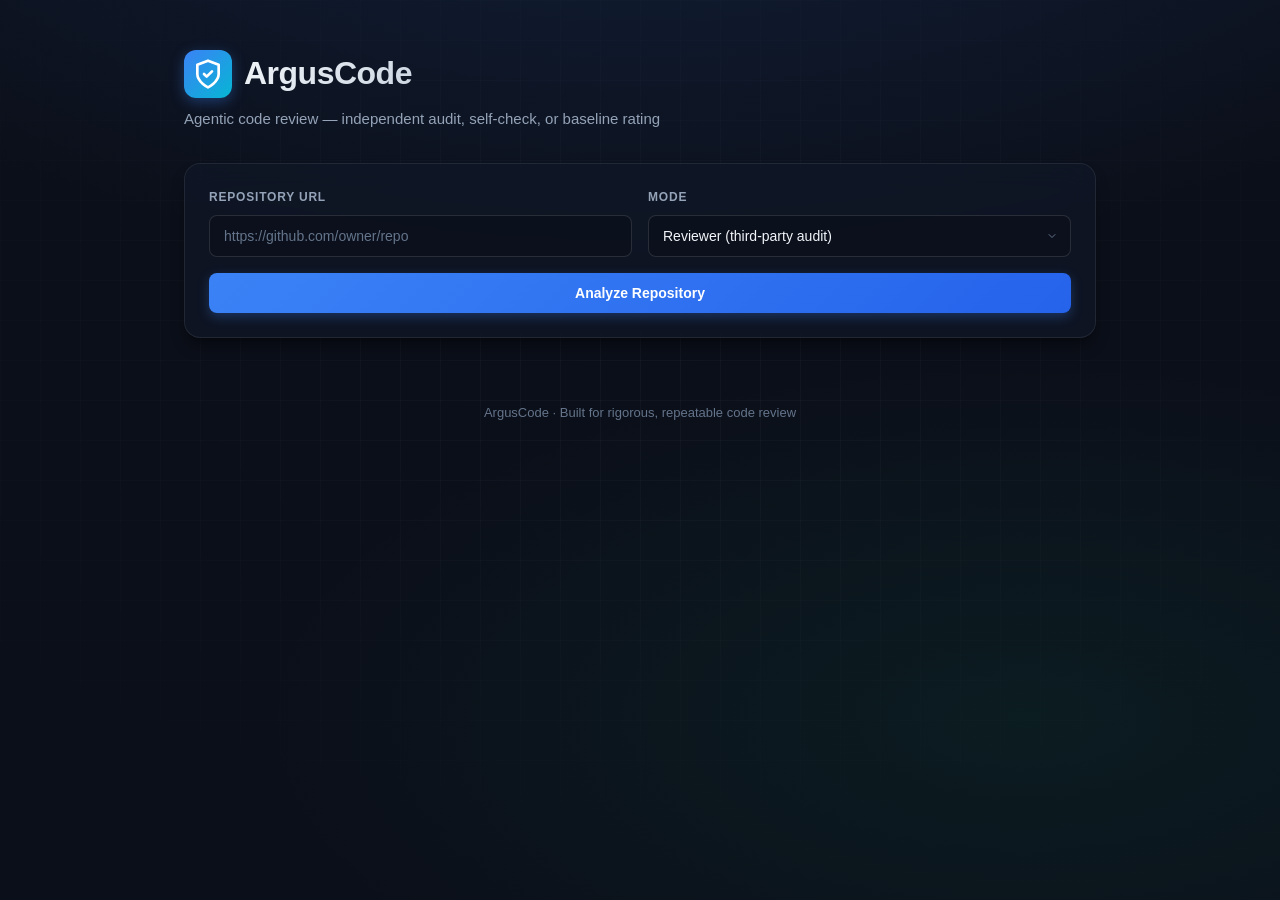
==== commit 9e47b1f4: "feat(frontend): redesign index.html with improved structure and accessibility" ====
--- a/web/frontend/index.html
+++ b/web/frontend/index.html
@@ -12,15 +12,14 @@
       <header class="app-header">
         <div class="logo">
           <div class="logo-icon" aria-hidden="true">
-            <svg viewBox="0 0 24 24" width="32" height="32" fill="none" stroke="currentColor" stroke-width="1.8" stroke-linecap="round" stroke-linejoin="round">
-              <path d="M12 2L2 7l10 5 10-5-10-5z" />
-              <path d="M2 17l10 5 10-5" />
-              <path d="M2 12l10 5 10-5" />
+            <svg viewBox="0 0 24 24" width="32" height="32" fill="none" stroke="currentColor" stroke-width="2" stroke-linecap="round" stroke-linejoin="round">
+              <path d="M12 22s8-4 8-10V5l-8-3-8 3v7c0 6 8 10 8 10z" />
+              <path d="M9 12l2 2 4-4" />
             </svg>
           </div>
           <h1>ArgusCode</h1>
         </div>
-        <p class="subtitle">Rigorous code review — refined, independent, and human</p>
+        <p class="subtitle">Agentic code review — independent audit, self-check, or baseline rating</p>
       </header>
 
       <main>
--- a/web/frontend/styles.css
+++ b/web/frontend/styles.css
@@ -3,29 +3,26 @@
 }
 
 :root {
-  --bg-base: #12091a;
-  --bg-panel: #1a0f24;
-  --bg-elevated: #1f142b;
-  --border-subtle: rgba(244, 114, 182, 0.15);
-  --border-medium: rgba(244, 114, 182, 0.25);
-  --text-primary: #fff1f8;
-  --text-secondary: #f3d9e8;
-  --text-muted: #c99bb5;
-  --accent: #f472b6;
-  --accent-hover: #ec4899;
-  --accent-soft: rgba(244, 114, 182, 0.18);
-  --accent-glow: rgba(244, 114, 182, 0.3);
-  --secondary: #c084fc;
-  --secondary-soft: rgba(192, 132, 252, 0.15);
-  --success: #34d399;
-  --warning: #fbbf24;
-  --danger: #fca5a5;
-  --radius-sm: 10px;
-  --radius-md: 14px;
-  --radius-lg: 20px;
+  --bg-base: #0b0f19;
+  --bg-panel: #111827;
+  --bg-elevated: #131824;
+  --border-subtle: rgba(255, 255, 255, 0.08);
+  --border-medium: rgba(255, 255, 255, 0.12);
+  --text-primary: #f1f5f9;
+  --text-secondary: #94a3b8;
+  --text-muted: #64748b;
+  --accent: #3b82f6;
+  --accent-hover: #2563eb;
+  --accent-soft: rgba(59, 130, 246, 0.15);
+  --success: #10b981;
+  --warning: #f59e0b;
+  --danger: #ef4444;
+  --radius-sm: 8px;
+  --radius-md: 12px;
+  --radius-lg: 16px;
   --shadow-sm: 0 1px 2px rgba(0, 0, 0, 0.3);
   --shadow-md: 0 4px 6px -1px rgba(0, 0, 0, 0.3), 0 2px 4px -2px rgba(0, 0, 0, 0.2);
-  --shadow-lg: 0 10px 25px -5px rgba(0, 0, 0, 0.4), 0 8px 10px -6px rgba(0, 0, 0, 0.3);
+  --shadow-lg: 0 10px 15px -3px rgba(0, 0, 0, 0.4), 0 4px 6px -4px rgba(0, 0, 0, 0.3);
 }
 
 html {
@@ -45,9 +42,8 @@
 .page-bg {
   min-height: 100vh;
   background:
-    radial-gradient(ellipse 80% 50% at 50% -20%, rgba(244, 114, 182, 0.14), transparent),
-    radial-gradient(ellipse 60% 40% at 80% 80%, rgba(192, 132, 252, 0.1), transparent),
-    radial-gradient(ellipse 50% 50% at 20% 60%, rgba(244, 114, 182, 0.06), transparent),
+    radial-gradient(ellipse 80% 50% at 50% -20%, rgba(59, 130, 246, 0.15), transparent),
+    radial-gradient(ellipse 60% 40% at 80% 80%, rgba(16, 185, 129, 0.08), transparent),
     var(--bg-base);
   position: relative;
 }
@@ -57,8 +53,8 @@
   position: fixed;
   inset: 0;
   background-image:
-    linear-gradient(rgba(244, 114, 182, 0.05) 1px, transparent 1px),
-    linear-gradient(90deg, rgba(244, 114, 182, 0.05) 1px, transparent 1px);
+    linear-gradient(rgba(255, 255, 255, 0.03) 1px, transparent 1px),
+    linear-gradient(90deg, rgba(255, 255, 255, 0.03) 1px, transparent 1px);
   background-size: 40px 40px;
   pointer-events: none;
   mask-image: radial-gradient(ellipse 80% 60% at 50% 40%, black, transparent);
@@ -80,28 +76,28 @@
 .logo {
   display: flex;
   align-items: center;
-  gap: 14px;
-  margin-bottom: 10px;
+  gap: 12px;
+  margin-bottom: 8px;
 }
 
 .logo-icon {
   display: flex;
   align-items: center;
   justify-content: center;
-  width: 52px;
-  height: 52px;
-  background: linear-gradient(135deg, var(--accent), var(--secondary));
+  width: 48px;
+  height: 48px;
+  background: linear-gradient(135deg, var(--accent), #06b6d4);
   border-radius: var(--radius-md);
   color: white;
-  box-shadow: 0 4px 20px var(--accent-glow);
+  box-shadow: 0 4px 14px rgba(59, 130, 246, 0.35);
 }
 
 h1 {
   margin: 0;
-  font-size: 34px;
+  font-size: 32px;
   font-weight: 700;
   letter-spacing: -0.5px;
-  background: linear-gradient(135deg, #fff1f8, #f3d9e8);
+  background: linear-gradient(135deg, #f1f5f9, #cbd5e1);
   -webkit-background-clip: text;
   -webkit-text-fill-color: transparent;
   background-clip: text;
@@ -115,12 +111,12 @@
 }
 
 .input-panel {
-  background: rgba(26, 15, 36, 0.75);
+  background: rgba(17, 24, 39, 0.7);
   backdrop-filter: blur(12px);
   -webkit-backdrop-filter: blur(12px);
   border: 1px solid var(--border-subtle);
   border-radius: var(--radius-lg);
-  padding: 28px;
+  padding: 24px;
   margin-bottom: 20px;
   box-shadow: var(--shadow-lg);
   animation: fadeInUp 0.6s ease 0.1s both;
@@ -129,7 +125,7 @@
 .analyze-form {
   display: flex;
   flex-direction: column;
-  gap: 18px;
+  gap: 16px;
 }
 
 .form-row {
@@ -163,7 +159,7 @@
 select {
   width: 100%;
   padding: 12px 14px;
-  background: rgba(18, 9, 26, 0.6);
+  background: rgba(11, 15, 25, 0.6);
   border: 1px solid var(--border-medium);
   border-radius: var(--radius-sm);
   color: var(--text-primary);
@@ -175,13 +171,13 @@
 
 input:hover,
 select:hover {
-  border-color: rgba(244, 114, 182, 0.5);
+  border-color: rgba(255, 255, 255, 0.25);
 }
 
 input:focus,
 select:focus {
   border-color: var(--accent);
-  box-shadow: 0 0 0 3px var(--accent-soft);
+  box-shadow: 0 0 0 3px rgba(59, 130, 246, 0.15);
   background: var(--bg-base);
 }
 
@@ -191,10 +187,10 @@
 
 select {
   appearance: none;
-  background-image: url("data:image/svg+xml,%3Csvg xmlns='http://www.w3.org/2000/svg' width='12' height='12' viewBox='0 0 24 24' fill='none' stroke='%23c99bb5' stroke-width='2' stroke-linecap='round' stroke-linejoin='round'%3E%3Cpath d='m6 9 6 6 6-6'/%3E%3C/svg%3E");
+  background-image: url("data:image/svg+xml,%3Csvg xmlns='http://www.w3.org/2000/svg' width='12' height='12' viewBox='0 0 24 24' fill='none' stroke='%2364748b' stroke-width='2' stroke-linecap='round' stroke-linejoin='round'%3E%3Cpath d='m6 9 6 6 6-6'/%3E%3C/svg%3E");
   background-repeat: no-repeat;
-  background-position: right 14px center;
-  padding-right: 38px;
+  background-position: right 12px center;
+  padding-right: 36px;
 }
 
 .btn-primary {
@@ -203,9 +199,9 @@
   display: inline-flex;
   align-items: center;
   justify-content: center;
-  gap: 10px;
-  padding: 12px 28px;
-  background: linear-gradient(135deg, var(--accent), var(--secondary));
+  gap: 8px;
+  padding: 12px 24px;
+  background: linear-gradient(135deg, var(--accent), #2563eb);
   color: white;
   border: none;
   border-radius: var(--radius-sm);
@@ -213,14 +209,14 @@
   font-weight: 600;
   font-family: inherit;
   cursor: pointer;
-  transition: all 0.25s ease;
-  box-shadow: 0 4px 16px var(--accent-glow);
+  transition: all 0.2s ease;
+  box-shadow: 0 4px 12px rgba(59, 130, 246, 0.3);
   overflow: hidden;
 }
 
 .btn-primary:hover:not(:disabled) {
   transform: translateY(-1px);
-  box-shadow: 0 8px 24px rgba(244, 114, 182, 0.4);
+  box-shadow: 0 6px 20px rgba(59, 130, 246, 0.4);
 }
 
 .btn-primary:active:not(:disabled) {
@@ -237,9 +233,9 @@
   content: "";
   position: absolute;
   inset: 0;
-  background: linear-gradient(135deg, transparent, rgba(255, 255, 255, 0.15));
+  background: linear-gradient(135deg, transparent, rgba(255, 255, 255, 0.1));
   opacity: 0;
-  transition: opacity 0.25s ease;
+  transition: opacity 0.2s ease;
 }
 
 .btn-primary:hover:not(:disabled)::after {
@@ -305,13 +301,13 @@
 
 .score-bar {
   position: relative;
-  height: 52px;
+  height: 48px;
   background: var(--bg-elevated);
   border: 1px solid var(--border-subtle);
   border-radius: var(--radius-md);
   overflow: hidden;
-  margin-bottom: 18px;
-  box-shadow: var(--shadow-md), inset 0 1px 0 rgba(255, 255, 255, 0.04);
+  margin-bottom: 16px;
+  box-shadow: var(--shadow-md);
 }
 
 .score-fill {
@@ -319,19 +315,19 @@
   inset: 0 auto 0 0;
   width: 0%;
   transition: width 0.8s cubic-bezier(0.4, 0, 0.2, 1);
-  background: linear-gradient(90deg, #f472b6, #c084fc);
+  background: linear-gradient(90deg, var(--accent), #06b6d4);
 }
 
 .score-fill.score-high {
-  background: linear-gradient(90deg, #34d399, #6ee7b7);
+  background: linear-gradient(90deg, #10b981, #34d399);
 }
 
 .score-fill.score-mid {
-  background: linear-gradient(90deg, #fbbf24, #fcd34d);
+  background: linear-gradient(90deg, #f59e0b, #fbbf24);
 }
 
 .score-fill.score-low {
-  background: linear-gradient(90deg, #fca5a5, #fecaca);
+  background: linear-gradient(90deg, #ef4444, #f87171);
 }
 
 .score-text {
@@ -341,7 +337,7 @@
   justify-content: center;
   height: 100%;
   font-weight: 700;
-  font-size: 20px;
+  font-size: 18px;
   color: var(--text-primary);
   text-shadow: 0 1px 2px rgba(0, 0, 0, 0.3);
 }
@@ -350,9 +346,9 @@
   display: flex;
   align-items: center;
   justify-content: space-between;
-  margin-bottom: 18px;
+  margin-bottom: 16px;
   flex-wrap: wrap;
-  gap: 10px;
+  gap: 8px;
 }
 
 .mode-badge {
@@ -370,21 +366,21 @@
 }
 
 .mode-badge[data-mode="reviewer"] {
-  background: rgba(244, 114, 182, 0.15);
-  border-color: rgba(244, 114, 182, 0.35);
-  color: #fbcfe8;
+  background: rgba(59, 130, 246, 0.12);
+  border-color: rgba(59, 130, 246, 0.3);
+  color: #93c5fd;
 }
 
 .mode-badge[data-mode="self_check"] {
-  background: rgba(52, 211, 153, 0.15);
-  border-color: rgba(52, 211, 153, 0.35);
-  color: #a7f3d0;
+  background: rgba(16, 185, 129, 0.12);
+  border-color: rgba(16, 185, 129, 0.3);
+  color: #6ee7b7;
 }
 
 .mode-badge[data-mode="baseline"] {
-  background: rgba(251, 191, 36, 0.15);
-  border-color: rgba(251, 191, 36, 0.35);
-  color: #fde68a;
+  background: rgba(245, 158, 11, 0.12);
+  border-color: rgba(245, 158, 11, 0.3);
+  color: #fcd34d;
 }
 
 .result-time {
@@ -393,47 +389,47 @@
 }
 
 .narrative {
-  background: rgba(26, 15, 36, 0.6);
-  backdrop-filter: blur(8px);
-  -webkit-backdrop-filter: blur(8px);
-  border: 1px solid var(--border-subtle);
-  border-radius: var(--radius-md);
-  padding: 20px;
-  margin-bottom: 22px;
-  color: var(--text-secondary);
-  font-size: 15px;
-  line-height: 1.75;
-  box-shadow: var(--shadow-sm);
-}
-
-.dimensions {
-  display: grid;
-  grid-template-columns: 1fr;
-  gap: 12px;
-  margin-bottom: 22px;
-}
-
-@media (min-width: 640px) {
-  .dimensions {
-    grid-template-columns: 1fr 1fr;
-  }
-}
-
-.dim-card {
-  background: rgba(26, 15, 36, 0.6);
+  background: rgba(17, 24, 39, 0.6);
   backdrop-filter: blur(8px);
   -webkit-backdrop-filter: blur(8px);
   border: 1px solid var(--border-subtle);
   border-radius: var(--radius-md);
   padding: 18px;
-  transition: all 0.25s ease;
+  margin-bottom: 20px;
+  color: var(--text-secondary);
+  font-size: 15px;
+  line-height: 1.7;
+  box-shadow: var(--shadow-sm);
+}
+
+.dimensions {
+  display: grid;
+  grid-template-columns: 1fr;
+  gap: 12px;
+  margin-bottom: 20px;
+}
+
+@media (min-width: 640px) {
+  .dimensions {
+    grid-template-columns: 1fr 1fr;
+  }
+}
+
+.dim-card {
+  background: rgba(17, 24, 39, 0.6);
+  backdrop-filter: blur(8px);
+  -webkit-backdrop-filter: blur(8px);
+  border: 1px solid var(--border-subtle);
+  border-radius: var(--radius-md);
+  padding: 16px;
+  transition: all 0.2s ease;
   box-shadow: var(--shadow-sm);
 }
 
 .dim-card:hover {
   border-color: var(--border-medium);
   box-shadow: var(--shadow-md);
-  transform: translateY(-2px);
+  transform: translateY(-1px);
 }
 
 .dim-header {
@@ -453,29 +449,29 @@
   font-size: 13px;
   font-weight: 600;
   color: var(--text-secondary);
-  padding: 3px 10px;
+  padding: 2px 8px;
   background: rgba(255, 255, 255, 0.05);
-  border-radius: 8px;
+  border-radius: 6px;
 }
 
 .dim-score.score-high {
-  color: #a7f3d0;
-  background: rgba(52, 211, 153, 0.1);
+  color: #6ee7b7;
+  background: rgba(16, 185, 129, 0.1);
 }
 
 .dim-score.score-mid {
-  color: #fde68a;
-  background: rgba(251, 191, 36, 0.1);
+  color: #fcd34d;
+  background: rgba(245, 158, 11, 0.1);
 }
 
 .dim-score.score-low {
-  color: #fecaca;
-  background: rgba(252, 165, 165, 0.1);
+  color: #fca5a5;
+  background: rgba(239, 68, 68, 0.1);
 }
 
 .findings {
   margin: 0;
-  padding-left: 20px;
+  padding-left: 18px;
   color: var(--text-secondary);
   font-size: 13px;
   line-height: 1.7;
@@ -495,22 +491,22 @@
 }
 
 .findings strong.pass {
-  color: #a7f3d0;
-  background: rgba(52, 211, 153, 0.1);
+  color: #6ee7b7;
+  background: rgba(16, 185, 129, 0.1);
 }
 
 .findings strong.fail {
-  color: #fecaca;
-  background: rgba(252, 165, 165, 0.1);
+  color: #fca5a5;
+  background: rgba(239, 68, 68, 0.1);
 }
 
 .report {
-  background: rgba(26, 15, 36, 0.6);
+  background: rgba(17, 24, 39, 0.6);
   backdrop-filter: blur(8px);
   -webkit-backdrop-filter: blur(8px);
   border: 1px solid var(--border-subtle);
   border-radius: var(--radius-md);
-  padding: 20px;
+  padding: 18px;
   overflow: auto;
   max-height: 600px;
   box-shadow: var(--shadow-sm);
@@ -526,95 +522,10 @@
 
 .app-footer {
   text-align: center;
-  padding: 36px 0 16px;
+  padding: 32px 0 16px;
   color: var(--text-muted);
   font-size: 13px;
   animation: fadeIn 0.6s ease 0.3s both;
-}
-
-.instructions {
-  background: rgba(26, 15, 36, 0.5);
-  backdrop-filter: blur(10px);
-  -webkit-backdrop-filter: blur(10px);
-  border: 1px solid var(--border-subtle);
-  border-radius: var(--radius-lg);
-  padding: 24px;
-  margin-bottom: 20px;
-  box-shadow: var(--shadow-md);
-  animation: fadeInUp 0.6s ease 0.2s both;
-}
-
-.instructions h2 {
-  margin: 0 0 16px;
-  font-size: 16px;
-  font-weight: 600;
-  color: var(--text-primary);
-  display: flex;
-  align-items: center;
-  gap: 8px;
-}
-
-.instructions h2 svg {
-  color: var(--accent);
-}
-
-.steps {
-  display: grid;
-  grid-template-columns: 1fr;
-  gap: 12px;
-}
-
-@media (min-width: 640px) {
-  .steps {
-    grid-template-columns: 1fr 1fr 1fr;
-  }
-}
-
-.step {
-  display: flex;
-  align-items: flex-start;
-  gap: 12px;
-  padding: 14px;
-  background: rgba(18, 9, 26, 0.5);
-  border: 1px solid var(--border-subtle);
-  border-radius: var(--radius-md);
-  transition: all 0.2s ease;
-}
-
-.step:hover {
-  border-color: var(--border-medium);
-  background: rgba(18, 9, 26, 0.7);
-}
-
-.step-num {
-  display: flex;
-  align-items: center;
-  justify-content: center;
-  min-width: 28px;
-  height: 28px;
-  background: linear-gradient(135deg, var(--accent), var(--secondary));
-  color: white;
-  border-radius: 50%;
-  font-size: 12px;
-  font-weight: 700;
-  box-shadow: 0 2px 8px var(--accent-glow);
-}
-
-.step-content {
-  flex: 1;
-}
-
-.step-title {
-  font-size: 13px;
-  font-weight: 600;
-  color: var(--text-primary);
-  margin-bottom: 4px;
-}
-
-.step-desc {
-  font-size: 12px;
-  color: var(--text-muted);
-  line-height: 1.5;
 }
 
 @keyframes fadeIn {
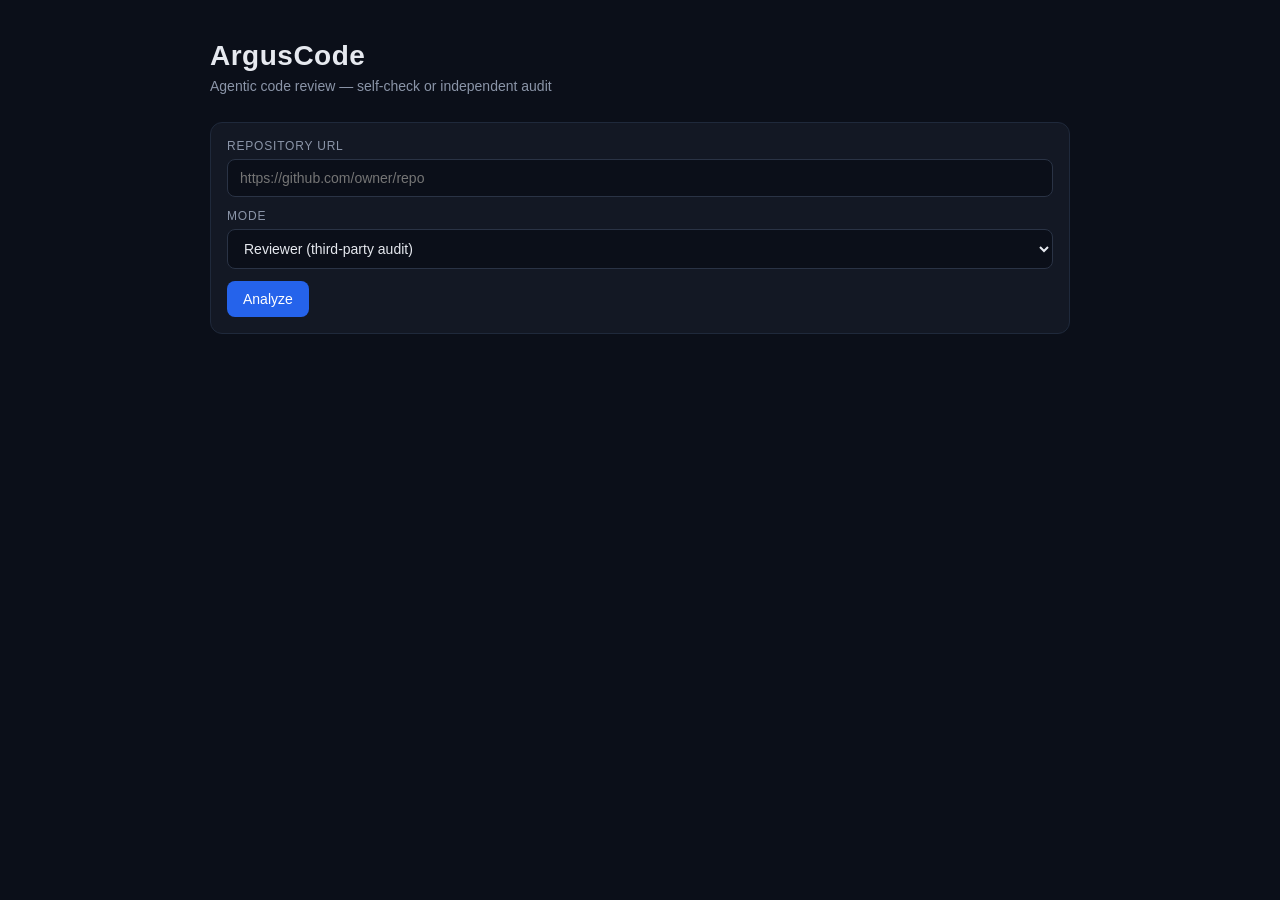
==== commit 007b7fa3: "Add frontend index.html" ====
--- a/web/frontend/index.html
+++ b/web/frontend/index.html
@@ -3,79 +3,45 @@
 <head>
   <meta charset="UTF-8" />
   <meta name="viewport" content="width=device-width, initial-scale=1.0" />
-  <title>ArgusCode — Agentic Code Review</title>
+  <title>ArgusCode</title>
   <link rel="stylesheet" href="styles.css" />
 </head>
 <body>
-  <div class="page-bg">
-    <div class="container">
-      <header class="app-header">
-        <div class="logo">
-          <div class="logo-icon" aria-hidden="true">
-            <svg viewBox="0 0 24 24" width="32" height="32" fill="none" stroke="currentColor" stroke-width="2" stroke-linecap="round" stroke-linejoin="round">
-              <path d="M12 22s8-4 8-10V5l-8-3-8 3v7c0 6 8 10 8 10z" />
-              <path d="M9 12l2 2 4-4" />
-            </svg>
-          </div>
-          <h1>ArgusCode</h1>
-        </div>
-        <p class="subtitle">Agentic code review — independent audit, self-check, or baseline rating</p>
-      </header>
+  <div class="container">
+    <header>
+      <h1>ArgusCode</h1>
+      <p class="subtitle">Agentic code review — self-check or independent audit</p>
+    </header>
 
-      <main>
-        <section class="panel input-panel">
-          <form id="analyze-form" class="analyze-form" autocomplete="off">
-            <div class="form-row">
-              <label class="field">
-                <span class="field-label">Repository URL</span>
-                <input id="repo" type="text" placeholder="https://github.com/owner/repo" required />
-              </label>
-              <label class="field">
-                <span class="field-label">Mode</span>
-                <select id="mode">
-                  <option value="reviewer">Reviewer (third-party audit)</option>
-                  <option value="self_check">Self-Check (personal punch-list)</option>
-                  <option value="baseline">Baseline (single-prompt rating)</option>
-                </select>
-              </label>
-            </div>
-            <button type="submit" id="submit-btn" class="btn-primary">
-              <span class="btn-text">Analyze Repository</span>
-              <span class="btn-loader" aria-hidden="true"></span>
-            </button>
-          </form>
-        </section>
+    <form id="analyze-form">
+      <label>
+        <span>Repository URL</span>
+        <input id="repo" type="text" placeholder="https://github.com/owner/repo" required />
+      </label>
+      <label>
+        <span>Mode</span>
+        <select id="mode">
+          <option value="reviewer">Reviewer (third-party audit)</option>
+          <option value="self_check">Self-Check (personal punch-list)</option>
+          <option value="baseline">Baseline (single-prompt rating)</option>
+        </select>
+      </label>
+      <button type="submit" id="submit-btn">Analyze</button>
+    </form>
 
-        <section id="loading" class="loading hidden" aria-live="polite">
-          <div class="loading-spinner" aria-hidden="true"></div>
-          <span>Analyzing… this can take a minute.</span>
-        </section>
+    <div id="result" class="hidden">
+      <div class="score-bar">
+        <div class="score-fill" id="score-fill"></div>
+        <div class="score-text" id="score-text">0%</div>
+      </div>
+      <div class="mode-badge" id="mode-badge">reviewer</div>
+      <div class="narrative" id="narrative"></div>
+      <div class="dimensions" id="dimensions"></div>
+      <div class="report" id="report"></div>
+    </div>
 
-        <div id="error" class="error hidden" role="alert"></div>
-
-        <section id="result" class="results hidden" aria-live="polite">
-          <div class="score-bar">
-            <div class="score-fill" id="score-fill"></div>
-            <div class="score-text" id="score-text">0%</div>
-          </div>
-
-          <div class="result-header">
-            <div class="mode-badge" id="mode-badge">reviewer</div>
-            <span class="result-time" id="result-time" aria-label="Analysis completed"></span>
-          </div>
-
-          <div class="narrative" id="narrative"></div>
-
-          <div class="dimensions" id="dimensions"></div>
-
-          <div class="report" id="report"></div>
-        </section>
-      </main>
-
-      <footer class="app-footer">
-        <p>ArgusCode · Built for rigorous, repeatable code review</p>
-      </footer>
-    </div>
+    <div id="error" class="error hidden"></div>
+    <div id="loading" class="loading hidden">Analyzing… this can take a minute.</div>
   </div>
 
   <script src="app.js"></script>
--- a/web/frontend/styles.css
+++ b/web/frontend/styles.css
@@ -1,335 +1,101 @@
 * {
   box-sizing: border-box;
 }
-
-:root {
-  --bg-base: #0b0f19;
-  --bg-panel: #111827;
-  --bg-elevated: #131824;
-  --border-subtle: rgba(255, 255, 255, 0.08);
-  --border-medium: rgba(255, 255, 255, 0.12);
-  --text-primary: #f1f5f9;
-  --text-secondary: #94a3b8;
-  --text-muted: #64748b;
-  --accent: #3b82f6;
-  --accent-hover: #2563eb;
-  --accent-soft: rgba(59, 130, 246, 0.15);
-  --success: #10b981;
-  --warning: #f59e0b;
-  --danger: #ef4444;
-  --radius-sm: 8px;
-  --radius-md: 12px;
-  --radius-lg: 16px;
-  --shadow-sm: 0 1px 2px rgba(0, 0, 0, 0.3);
-  --shadow-md: 0 4px 6px -1px rgba(0, 0, 0, 0.3), 0 2px 4px -2px rgba(0, 0, 0, 0.2);
-  --shadow-lg: 0 10px 15px -3px rgba(0, 0, 0, 0.4), 0 4px 6px -4px rgba(0, 0, 0, 0.3);
-}
-
-html {
-  scroll-behavior: smooth;
-}
-
 body {
   margin: 0;
   font-family: -apple-system, BlinkMacSystemFont, "Segoe UI", Roboto, Helvetica, Arial, sans-serif;
-  background: var(--bg-base);
-  color: var(--text-primary);
-  line-height: 1.6;
-  -webkit-font-smoothing: antialiased;
-  -moz-osx-font-smoothing: grayscale;
+  background: #0b0f19;
+  color: #e6e9ef;
 }
-
-.page-bg {
-  min-height: 100vh;
-  background:
-    radial-gradient(ellipse 80% 50% at 50% -20%, rgba(59, 130, 246, 0.15), transparent),
-    radial-gradient(ellipse 60% 40% at 80% 80%, rgba(16, 185, 129, 0.08), transparent),
-    var(--bg-base);
-  position: relative;
+.container {
+  max-width: 900px;
+  margin: 0 auto;
+  padding: 40px 20px;
 }
-
-.page-bg::before {
-  content: "";
-  position: fixed;
-  inset: 0;
-  background-image:
-    linear-gradient(rgba(255, 255, 255, 0.03) 1px, transparent 1px),
-    linear-gradient(90deg, rgba(255, 255, 255, 0.03) 1px, transparent 1px);
-  background-size: 40px 40px;
-  pointer-events: none;
-  mask-image: radial-gradient(ellipse 80% 60% at 50% 40%, black, transparent);
+header {
+  margin-bottom: 28px;
 }
-
-.container {
-  max-width: 960px;
-  margin: 0 auto;
-  padding: 48px 24px 24px;
-  position: relative;
-  z-index: 1;
+h1 {
+  margin: 0 0 6px;
+  font-size: 28px;
+  letter-spacing: 0.5px;
 }
-
-.app-header {
-  margin-bottom: 32px;
-  animation: fadeInDown 0.6s ease;
-}
-
-.logo {
-  display: flex;
-  align-items: center;
-  gap: 12px;
-  margin-bottom: 8px;
-}
-
-.logo-icon {
-  display: flex;
-  align-items: center;
-  justify-content: center;
-  width: 48px;
-  height: 48px;
-  background: linear-gradient(135deg, var(--accent), #06b6d4);
-  border-radius: var(--radius-md);
-  color: white;
-  box-shadow: 0 4px 14px rgba(59, 130, 246, 0.35);
-}
-
-h1 {
-  margin: 0;
-  font-size: 32px;
-  font-weight: 700;
-  letter-spacing: -0.5px;
-  background: linear-gradient(135deg, #f1f5f9, #cbd5e1);
-  -webkit-background-clip: text;
-  -webkit-text-fill-color: transparent;
-  background-clip: text;
-}
-
 .subtitle {
   margin: 0;
-  color: var(--text-secondary);
-  font-size: 15px;
-  font-weight: 400;
+  color: #8b95a8;
+  font-size: 14px;
 }
-
-.input-panel {
-  background: rgba(17, 24, 39, 0.7);
-  backdrop-filter: blur(12px);
-  -webkit-backdrop-filter: blur(12px);
-  border: 1px solid var(--border-subtle);
-  border-radius: var(--radius-lg);
-  padding: 24px;
+form {
+  display: grid;
+  gap: 12px;
+  background: #131824;
+  border: 1px solid #1f293b;
+  border-radius: 12px;
+  padding: 16px;
   margin-bottom: 20px;
-  box-shadow: var(--shadow-lg);
-  animation: fadeInUp 0.6s ease 0.1s both;
 }
-
-.analyze-form {
-  display: flex;
-  flex-direction: column;
-  gap: 16px;
-}
-
-.form-row {
-  display: grid;
-  grid-template-columns: 1fr;
-  gap: 16px;
-}
-
-@media (min-width: 640px) {
-  .form-row {
-    grid-template-columns: 1fr 1fr;
-  }
-}
-
-.field {
-  display: flex;
-  flex-direction: column;
-  gap: 8px;
-}
-
-.field-label {
+label span {
   display: block;
   font-size: 12px;
-  font-weight: 600;
-  color: var(--text-secondary);
+  color: #8b95a8;
+  margin-bottom: 6px;
   text-transform: uppercase;
   letter-spacing: 0.8px;
 }
-
-input,
-select {
+input, select {
   width: 100%;
-  padding: 12px 14px;
-  background: rgba(11, 15, 25, 0.6);
-  border: 1px solid var(--border-medium);
-  border-radius: var(--radius-sm);
-  color: var(--text-primary);
+  padding: 10px 12px;
+  background: #0b0f19;
+  border: 1px solid #2a3345;
+  border-radius: 8px;
+  color: #e6e9ef;
   font-size: 14px;
-  font-family: inherit;
-  transition: all 0.2s ease;
-  outline: none;
 }
-
-input:hover,
-select:hover {
-  border-color: rgba(255, 255, 255, 0.25);
-}
-
-input:focus,
-select:focus {
-  border-color: var(--accent);
-  box-shadow: 0 0 0 3px rgba(59, 130, 246, 0.15);
-  background: var(--bg-base);
-}
-
-input::placeholder {
-  color: var(--text-muted);
-}
-
-select {
-  appearance: none;
-  background-image: url("data:image/svg+xml,%3Csvg xmlns='http://www.w3.org/2000/svg' width='12' height='12' viewBox='0 0 24 24' fill='none' stroke='%2364748b' stroke-width='2' stroke-linecap='round' stroke-linejoin='round'%3E%3Cpath d='m6 9 6 6 6-6'/%3E%3C/svg%3E");
-  background-repeat: no-repeat;
-  background-position: right 12px center;
-  padding-right: 36px;
-}
-
-.btn-primary {
+button {
   justify-self: start;
-  position: relative;
-  display: inline-flex;
-  align-items: center;
-  justify-content: center;
-  gap: 8px;
-  padding: 12px 24px;
-  background: linear-gradient(135deg, var(--accent), #2563eb);
+  padding: 10px 16px;
+  background: #2563eb;
   color: white;
   border: none;
-  border-radius: var(--radius-sm);
+  border-radius: 8px;
   font-size: 14px;
-  font-weight: 600;
-  font-family: inherit;
   cursor: pointer;
-  transition: all 0.2s ease;
-  box-shadow: 0 4px 12px rgba(59, 130, 246, 0.3);
-  overflow: hidden;
 }
-
-.btn-primary:hover:not(:disabled) {
-  transform: translateY(-1px);
-  box-shadow: 0 6px 20px rgba(59, 130, 246, 0.4);
+button:disabled {
+  opacity: 0.6;
+  cursor: not-allowed;
 }
-
-.btn-primary:active:not(:disabled) {
-  transform: translateY(0);
-}
-
-.btn-primary:disabled {
-  opacity: 0.7;
-  cursor: not-allowed;
-  transform: none;
-}
-
-.btn-primary::after {
-  content: "";
-  position: absolute;
-  inset: 0;
-  background: linear-gradient(135deg, transparent, rgba(255, 255, 255, 0.1));
-  opacity: 0;
-  transition: opacity 0.2s ease;
-}
-
-.btn-primary:hover:not(:disabled)::after {
-  opacity: 1;
-}
-
-.btn-loader {
-  display: none;
-  width: 16px;
-  height: 16px;
-  border: 2px solid rgba(255, 255, 255, 0.3);
-  border-top-color: white;
-  border-radius: 50%;
-  animation: spin 0.8s linear infinite;
-}
-
-.btn-primary:disabled .btn-text {
-  opacity: 0;
-}
-
-.btn-primary:disabled .btn-loader {
-  display: block;
-}
-
 .hidden {
   display: none !important;
 }
-
+.error {
+  background: #3b1212;
+  border: 1px solid #5c1e1e;
+  color: #ffa8a8;
+  padding: 12px;
+  border-radius: 8px;
+  margin-top: 12px;
+}
 .loading {
-  display: flex;
-  align-items: center;
-  justify-content: center;
-  gap: 12px;
-  color: var(--text-secondary);
-  padding: 32px;
-  animation: fadeIn 0.3s ease;
+  color: #8b95a8;
+  margin-top: 12px;
 }
-
-.loading-spinner {
-  width: 24px;
-  height: 24px;
-  border: 3px solid var(--border-medium);
-  border-top-color: var(--accent);
-  border-radius: 50%;
-  animation: spin 0.8s linear infinite;
-}
-
-.error {
-  background: rgba(239, 68, 68, 0.1);
-  border: 1px solid rgba(239, 68, 68, 0.3);
-  color: #fecaca;
-  padding: 16px;
-  border-radius: var(--radius-md);
-  margin-bottom: 20px;
-  animation: fadeInUp 0.3s ease;
-  font-size: 14px;
-  line-height: 1.6;
-}
-
-.results {
-  animation: fadeInUp 0.5s ease;
-}
-
 .score-bar {
   position: relative;
-  height: 48px;
-  background: var(--bg-elevated);
-  border: 1px solid var(--border-subtle);
-  border-radius: var(--radius-md);
+  height: 36px;
+  background: #131824;
+  border: 1px solid #1f293b;
+  border-radius: 10px;
   overflow: hidden;
-  margin-bottom: 16px;
-  box-shadow: var(--shadow-md);
+  margin-bottom: 12px;
 }
-
 .score-fill {
   position: absolute;
   inset: 0 auto 0 0;
+  background: linear-gradient(90deg, #2563eb, #06b6d4);
   width: 0%;
-  transition: width 0.8s cubic-bezier(0.4, 0, 0.2, 1);
-  background: linear-gradient(90deg, var(--accent), #06b6d4);
+  transition: width 0.6s ease;
 }
-
-.score-fill.score-high {
-  background: linear-gradient(90deg, #10b981, #34d399);
-}
-
-.score-fill.score-mid {
-  background: linear-gradient(90deg, #f59e0b, #fbbf24);
-}
-
-.score-fill.score-low {
-  background: linear-gradient(90deg, #ef4444, #f87171);
-}
-
 .score-text {
   position: relative;
   display: flex;
@@ -337,240 +103,72 @@
   justify-content: center;
   height: 100%;
   font-weight: 700;
-  font-size: 18px;
-  color: var(--text-primary);
-  text-shadow: 0 1px 2px rgba(0, 0, 0, 0.3);
+  font-size: 14px;
+  color: #e6e9ef;
 }
-
-.result-header {
-  display: flex;
-  align-items: center;
-  justify-content: space-between;
-  margin-bottom: 16px;
-  flex-wrap: wrap;
-  gap: 8px;
-}
-
 .mode-badge {
-  display: inline-flex;
-  align-items: center;
-  padding: 6px 14px;
+  display: inline-block;
+  background: #1f293b;
+  border: 1px solid #2a3345;
+  color: #93a3b8;
+  padding: 4px 10px;
   border-radius: 999px;
   font-size: 12px;
-  font-weight: 600;
-  text-transform: uppercase;
-  letter-spacing: 0.6px;
-  border: 1px solid var(--border-medium);
-  background: rgba(255, 255, 255, 0.05);
-  color: var(--text-secondary);
+  margin-bottom: 12px;
 }
-
-.mode-badge[data-mode="reviewer"] {
-  background: rgba(59, 130, 246, 0.12);
-  border-color: rgba(59, 130, 246, 0.3);
-  color: #93c5fd;
+.narrative {
+  background: #131824;
+  border: 1px solid #1f293b;
+  border-radius: 10px;
+  padding: 14px;
+  margin-bottom: 16px;
+  color: #cbd5e1;
+  line-height: 1.5;
 }
-
-.mode-badge[data-mode="self_check"] {
-  background: rgba(16, 185, 129, 0.12);
-  border-color: rgba(16, 185, 129, 0.3);
-  color: #6ee7b7;
-}
-
-.mode-badge[data-mode="baseline"] {
-  background: rgba(245, 158, 11, 0.12);
-  border-color: rgba(245, 158, 11, 0.3);
-  color: #fcd34d;
-}
-
-.result-time {
-  font-size: 12px;
-  color: var(--text-muted);
-}
-
-.narrative {
-  background: rgba(17, 24, 39, 0.6);
-  backdrop-filter: blur(8px);
-  -webkit-backdrop-filter: blur(8px);
-  border: 1px solid var(--border-subtle);
-  border-radius: var(--radius-md);
-  padding: 18px;
-  margin-bottom: 20px;
-  color: var(--text-secondary);
-  font-size: 15px;
-  line-height: 1.7;
-  box-shadow: var(--shadow-sm);
-}
-
 .dimensions {
   display: grid;
-  grid-template-columns: 1fr;
-  gap: 12px;
-  margin-bottom: 20px;
+  gap: 10px;
+  margin-bottom: 16px;
 }
-
-@media (min-width: 640px) {
-  .dimensions {
-    grid-template-columns: 1fr 1fr;
-  }
+.dim-card {
+  background: #131824;
+  border: 1px solid #1f293b;
+  border-radius: 10px;
+  padding: 12px;
 }
-
-.dim-card {
-  background: rgba(17, 24, 39, 0.6);
-  backdrop-filter: blur(8px);
-  -webkit-backdrop-filter: blur(8px);
-  border: 1px solid var(--border-subtle);
-  border-radius: var(--radius-md);
-  padding: 16px;
-  transition: all 0.2s ease;
-  box-shadow: var(--shadow-sm);
-}
-
-.dim-card:hover {
-  border-color: var(--border-medium);
-  box-shadow: var(--shadow-md);
-  transform: translateY(-1px);
-}
-
 .dim-header {
   display: flex;
   justify-content: space-between;
   align-items: center;
-  margin-bottom: 10px;
+  margin-bottom: 8px;
 }
-
 .dim-title {
   font-weight: 600;
   font-size: 14px;
-  color: var(--text-primary);
 }
-
 .dim-score {
-  font-size: 13px;
-  font-weight: 600;
-  color: var(--text-secondary);
-  padding: 2px 8px;
-  background: rgba(255, 255, 255, 0.05);
-  border-radius: 6px;
+  font-size: 12px;
+  color: #93a3b8;
 }
-
-.dim-score.score-high {
-  color: #6ee7b7;
-  background: rgba(16, 185, 129, 0.1);
-}
-
-.dim-score.score-mid {
-  color: #fcd34d;
-  background: rgba(245, 158, 11, 0.1);
-}
-
-.dim-score.score-low {
-  color: #fca5a5;
-  background: rgba(239, 68, 68, 0.1);
-}
-
 .findings {
   margin: 0;
-  padding-left: 18px;
-  color: var(--text-secondary);
+  padding-left: 16px;
+  color: #a8b5c8;
   font-size: 13px;
-  line-height: 1.7;
+  line-height: 1.5;
 }
-
-.findings li {
-  margin-bottom: 4px;
-}
-
-.findings strong {
-  font-weight: 600;
-  font-size: 11px;
-  letter-spacing: 0.5px;
-  padding: 2px 6px;
-  border-radius: 4px;
-  margin-right: 6px;
-}
-
-.findings strong.pass {
-  color: #6ee7b7;
-  background: rgba(16, 185, 129, 0.1);
-}
-
-.findings strong.fail {
-  color: #fca5a5;
-  background: rgba(239, 68, 68, 0.1);
-}
-
 .report {
-  background: rgba(17, 24, 39, 0.6);
-  backdrop-filter: blur(8px);
-  -webkit-backdrop-filter: blur(8px);
-  border: 1px solid var(--border-subtle);
-  border-radius: var(--radius-md);
-  padding: 18px;
+  background: #131824;
+  border: 1px solid #1f293b;
+  border-radius: 10px;
+  padding: 14px;
   overflow: auto;
   max-height: 600px;
-  box-shadow: var(--shadow-sm);
 }
-
 .report pre {
   margin: 0;
   font-family: ui-monospace, SFMono-Regular, Menlo, Monaco, Consolas, monospace;
   font-size: 12px;
-  line-height: 1.7;
-  color: var(--text-secondary);
+  line-height: 1.5;
+  color: #cbd5e1;
 }
-
-.app-footer {
-  text-align: center;
-  padding: 32px 0 16px;
-  color: var(--text-muted);
-  font-size: 13px;
-  animation: fadeIn 0.6s ease 0.3s both;
-}
-
-@keyframes fadeIn {
-  from {
-    opacity: 0;
-  }
-  to {
-    opacity: 1;
-  }
-}
-
-@keyframes fadeInUp {
-  from {
-    opacity: 0;
-    transform: translateY(12px);
-  }
-  to {
-    opacity: 1;
-    transform: translateY(0);
-  }
-}
-
-@keyframes fadeInDown {
-  from {
-    opacity: 0;
-    transform: translateY(-12px);
-  }
-  to {
-    opacity: 1;
-    transform: translateY(0);
-  }
-}
-
-@keyframes spin {
-  to {
-    transform: rotate(360deg);
-  }
-}
-
-@media (prefers-reduced-motion: reduce) {
-  *,
-  *::before,
-  *::after {
-    animation-duration: 0.01ms !important;
-    animation-iteration-count: 1 !important;
-    transition-duration: 0.01ms !important;
-  }
-}
